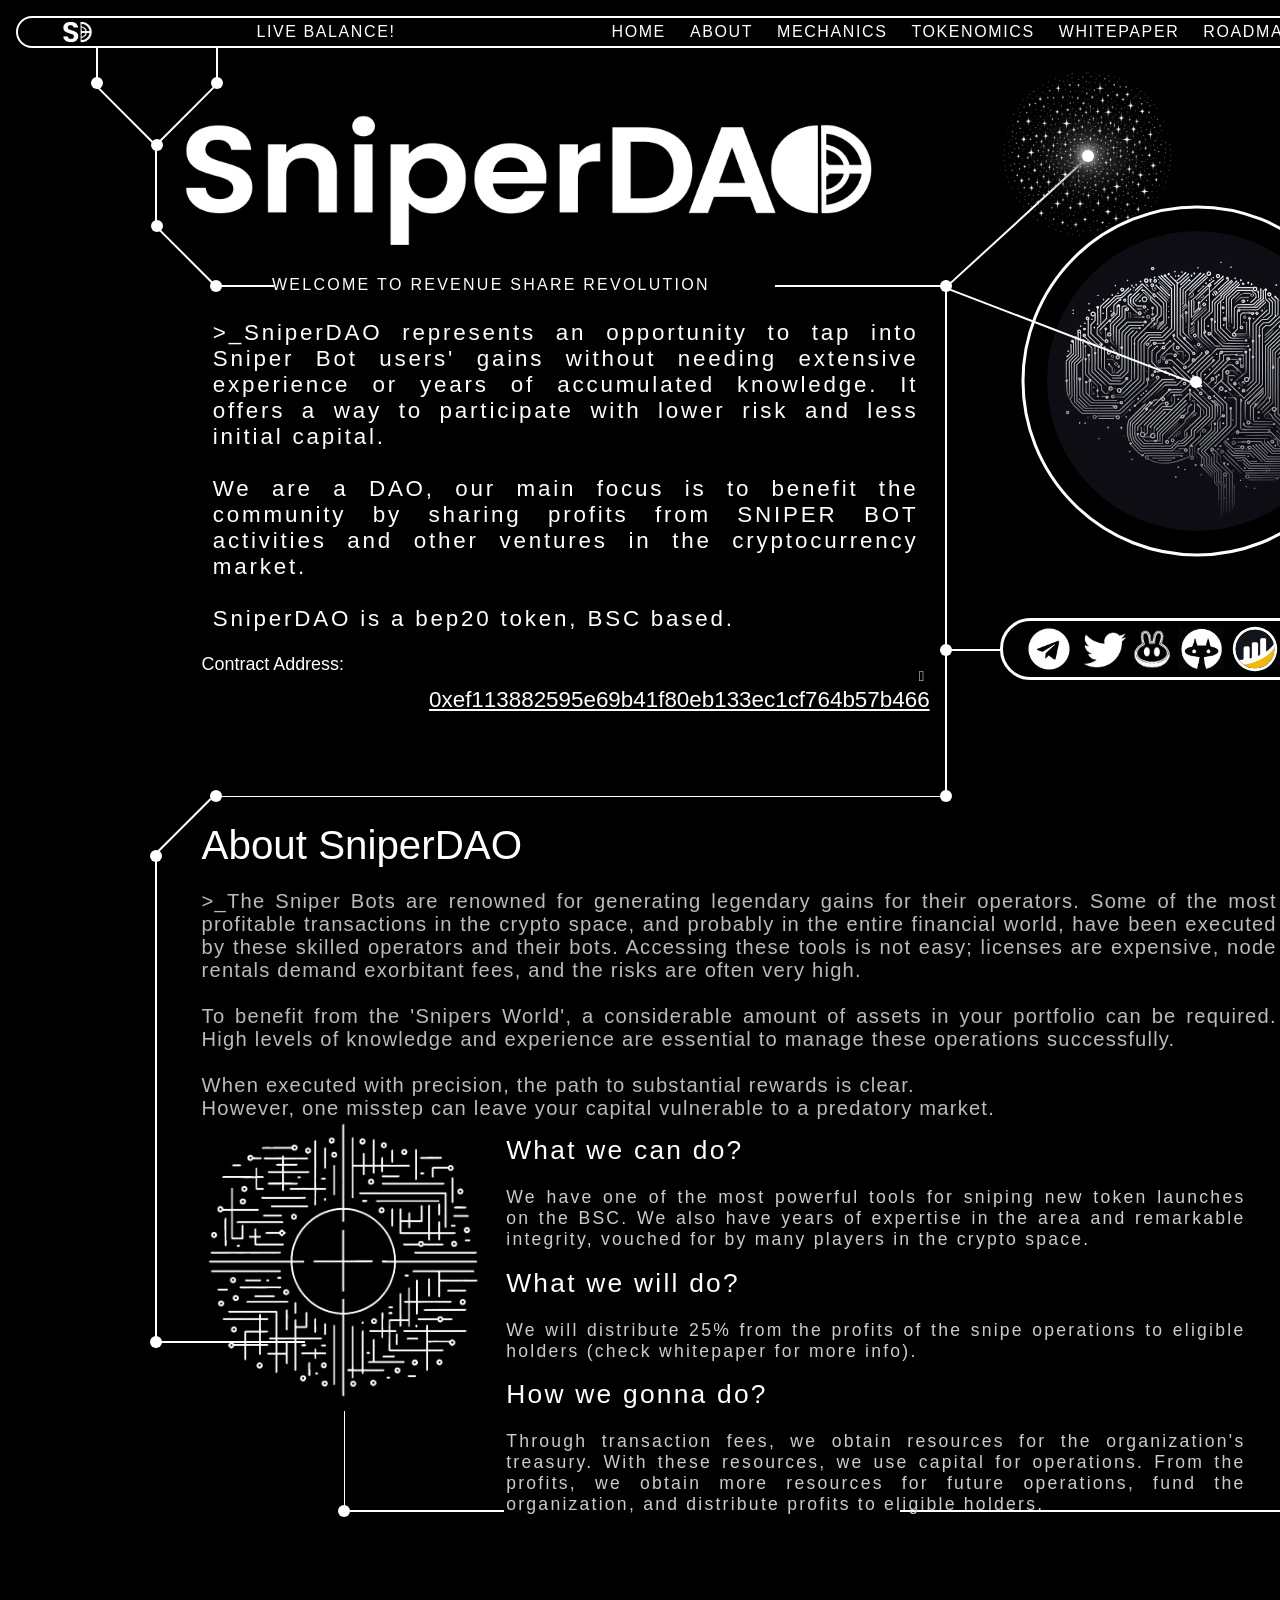
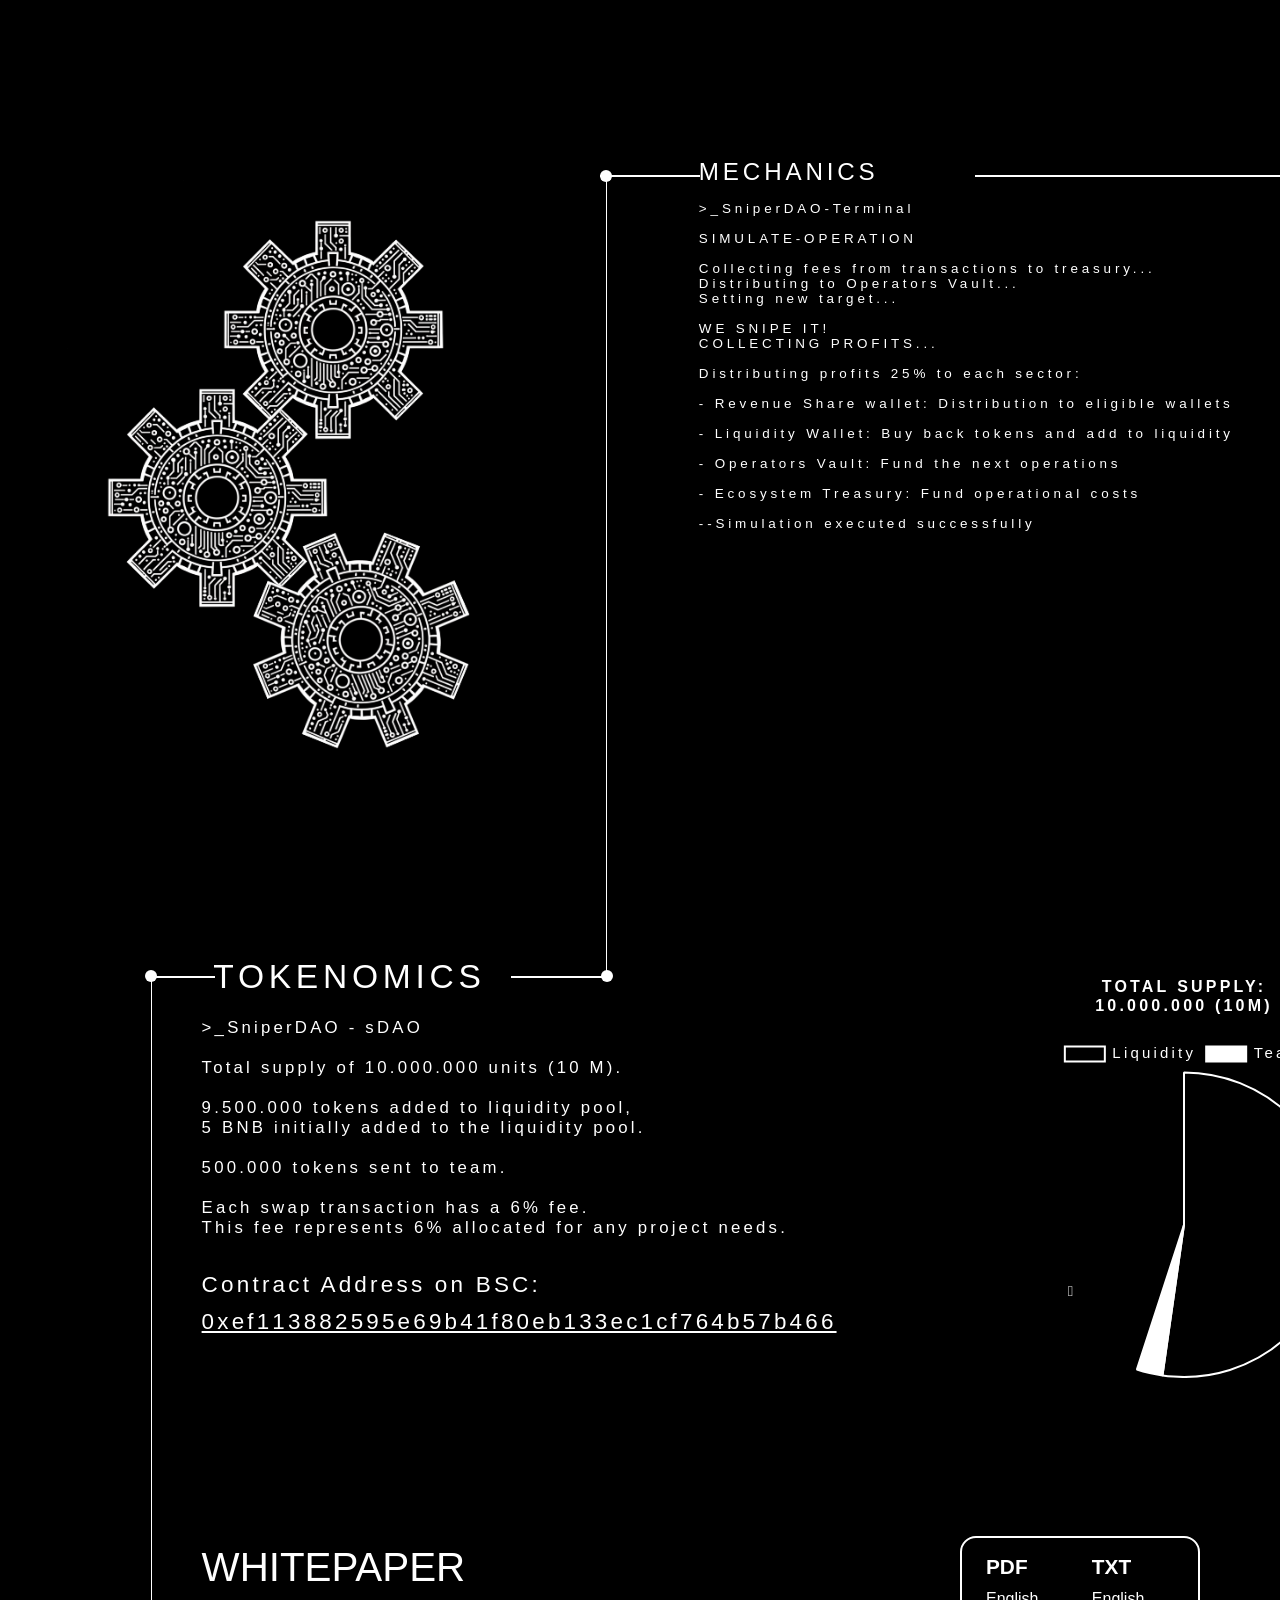
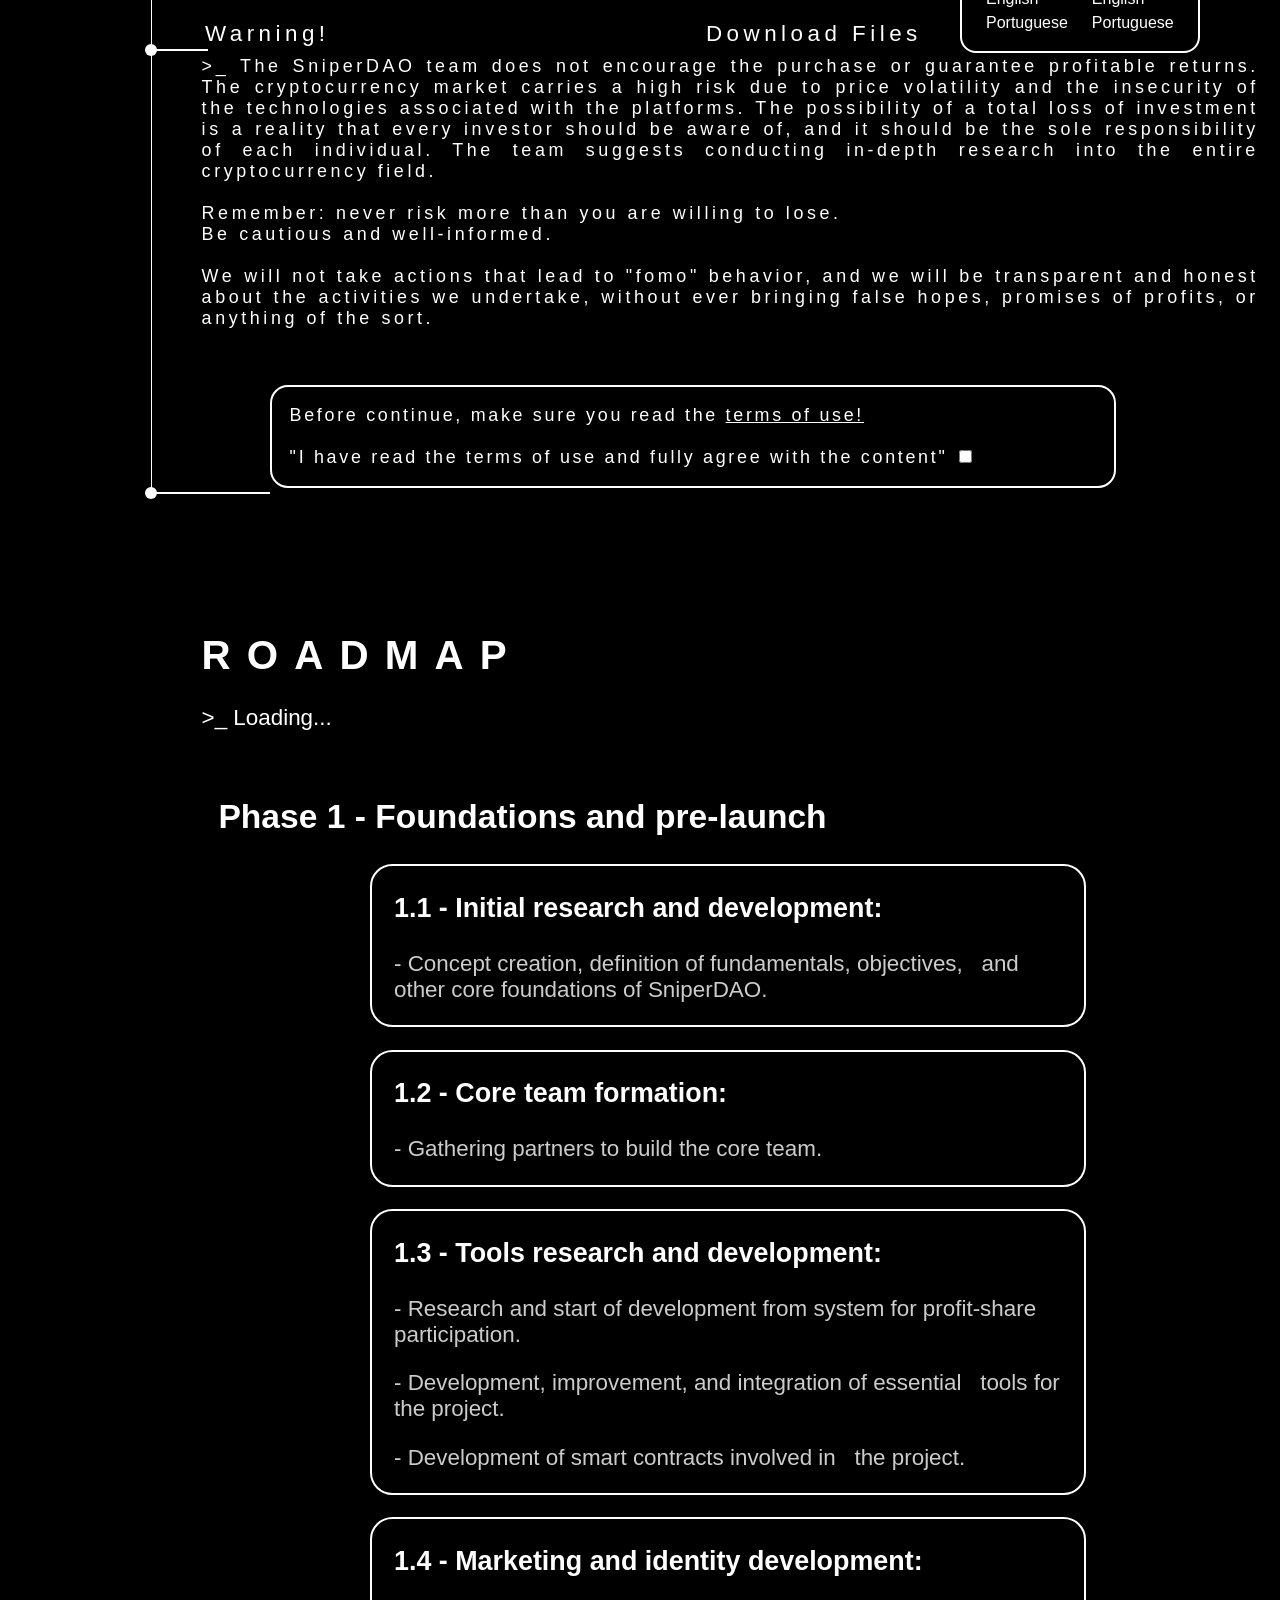
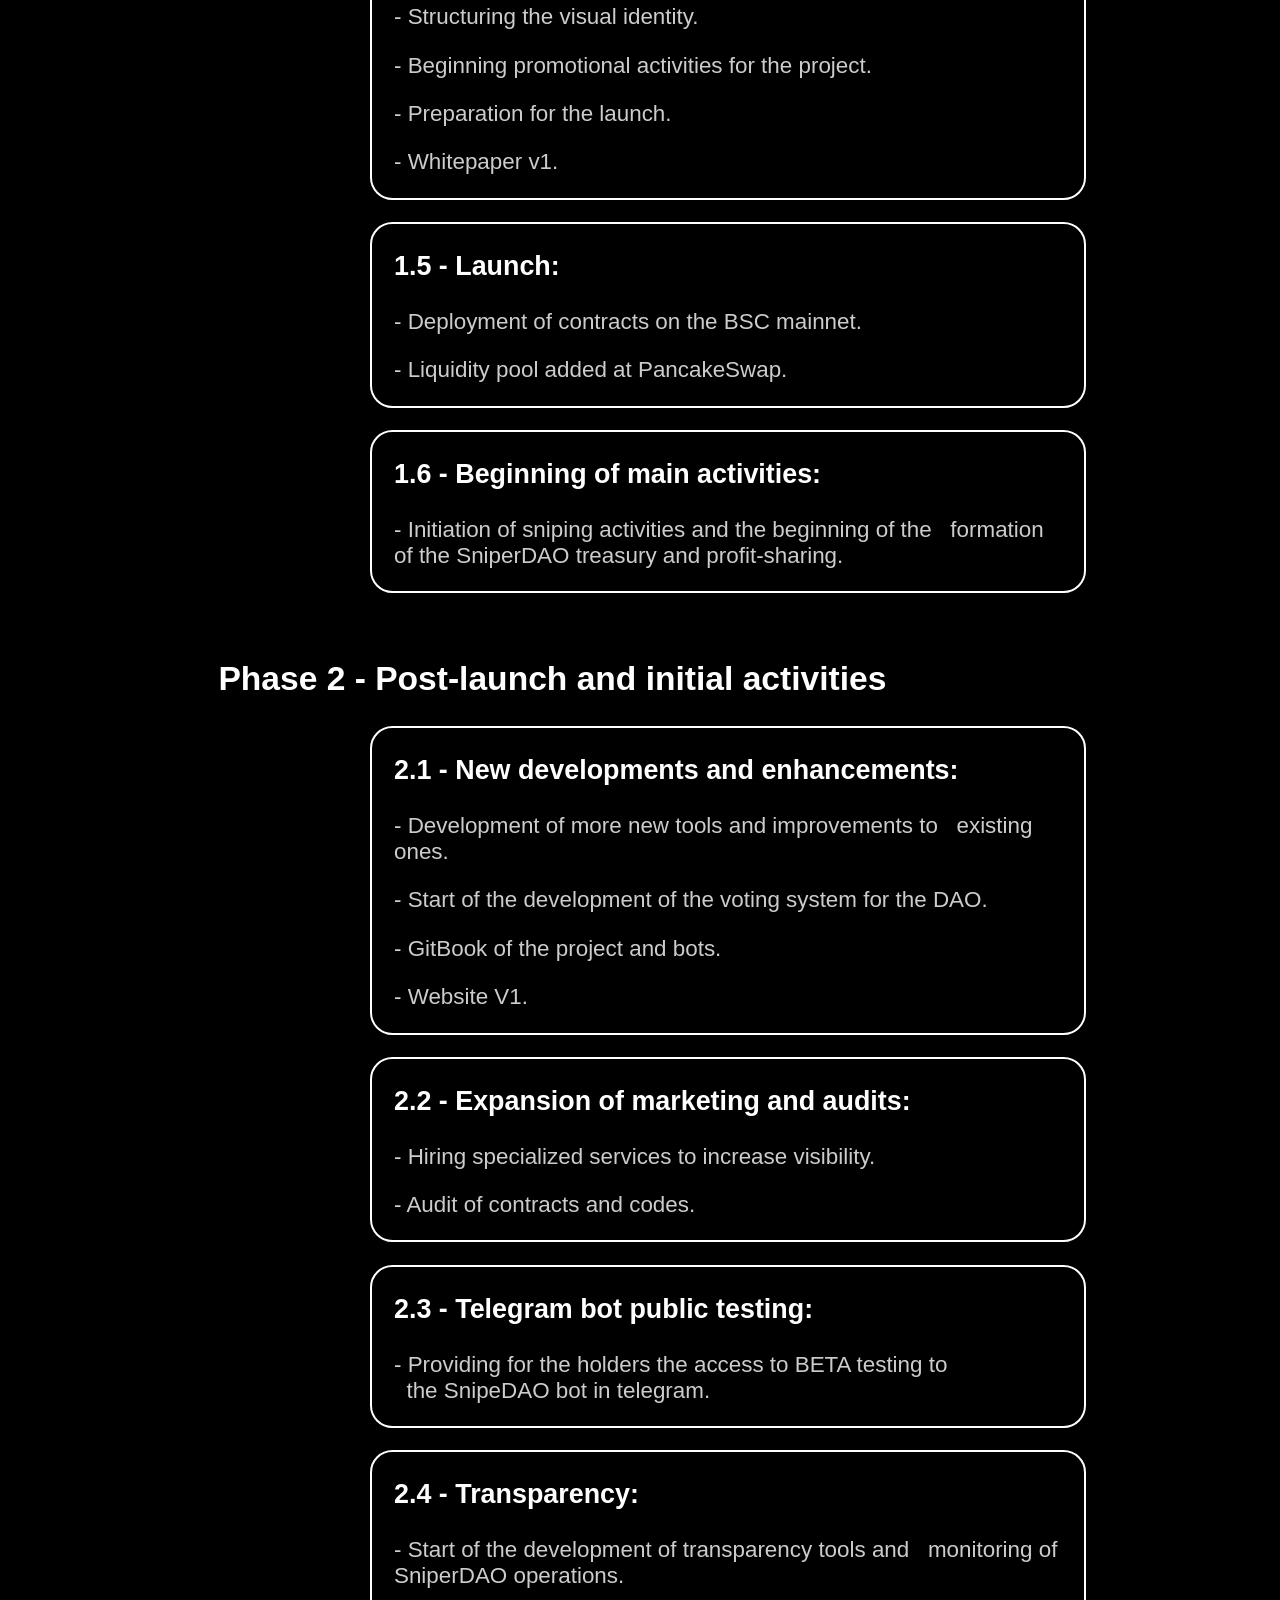
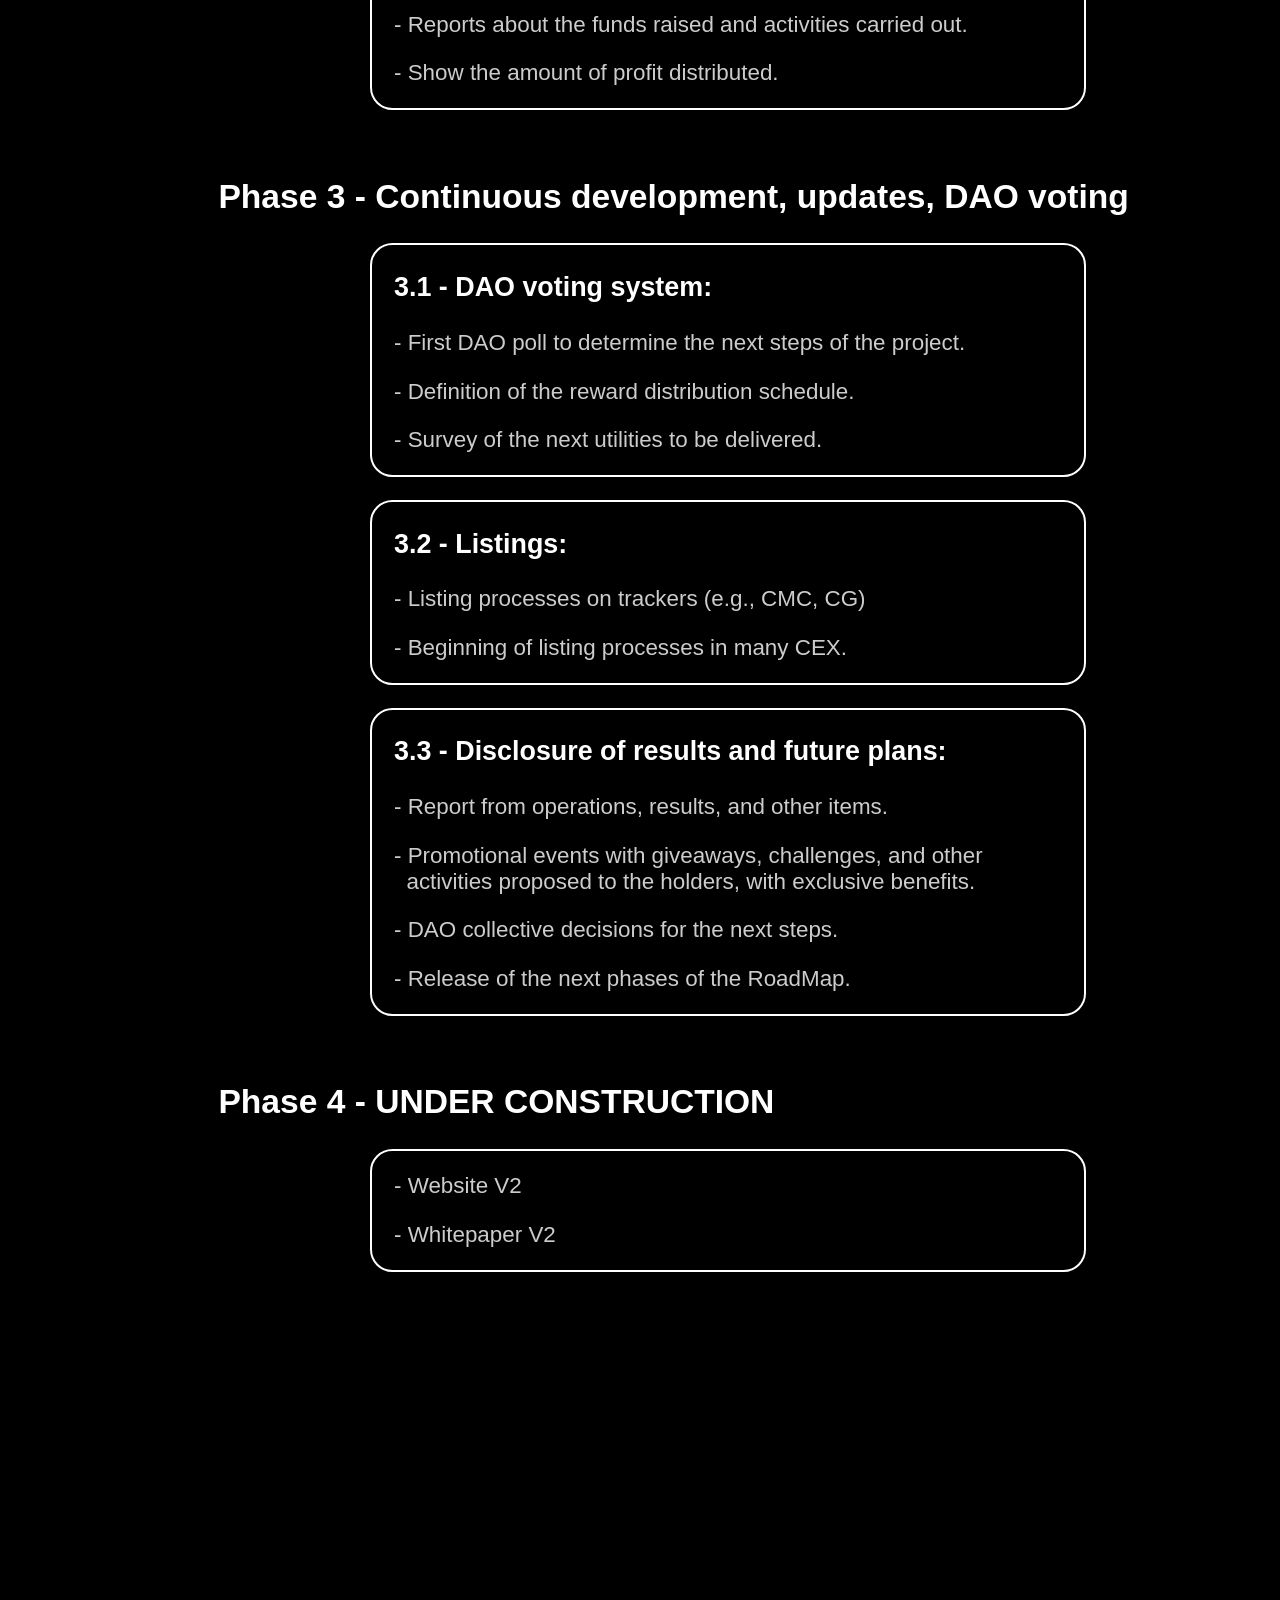
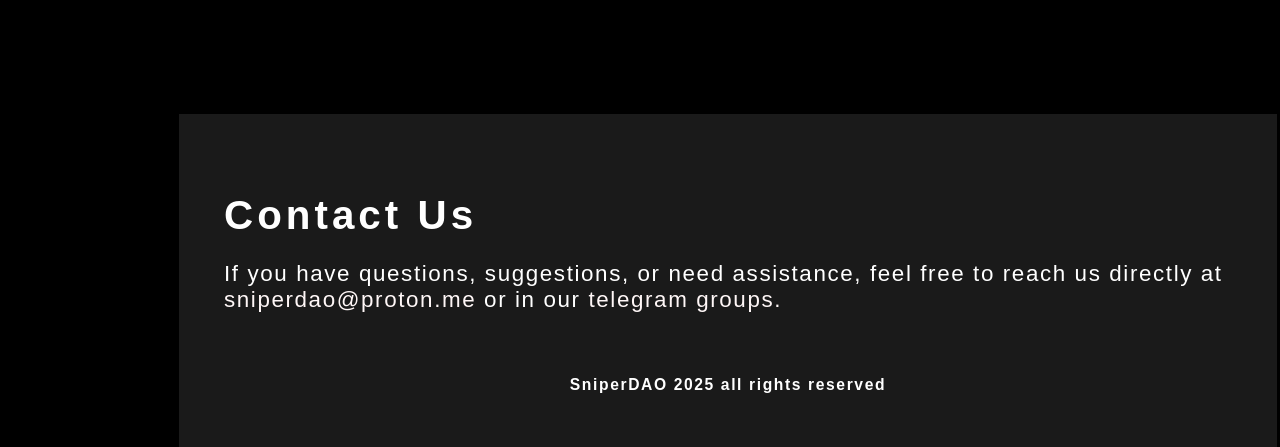
==== SniperDAO.html @ 0d9c3d99 "CkSelva website" ====
<!DOCTYPE html>
<!-- saved from url=(0021)https://sniperdao.io/ -->
<html lang="pt-br"><input type="hidden" id="__yoroi_connector_api_injected_type" value="prod"><head><meta http-equiv="Content-Type" content="text/html; charset=UTF-8">
    
    <meta name="viewport" content="width=device-width, initial-scale=1">
    <title>
        SniperDAO
    </title>

    <link rel="icon" type="image/png" href="./SniperDAO_files/logo.png">
    <link href="./SniperDAO_files/css2" rel="stylesheet">
    <link rel="stylesheet" href="./SniperDAO_files/all.min.css">
    <link rel="stylesheet" href="./SniperDAO_files/main.css">
    <link rel="stylesheet" href="./SniperDAO_files/blockchain.css">
    <link rel="stylesheet" href="./SniperDAO_files/socials.css">
    <link rel="stylesheet" href="./SniperDAO_files/mobilemediaqueries.css">

    <script src="./SniperDAO_files/chart.js.baixados"></script><script src="chrome-extension://idnnbdplmphpflfnlkomgpfbpcgelopg/inpage.js" id="xverse-wallet-provider" data-is-priority="true"></script>
    <script src="./SniperDAO_files/web3.min.js.baixados"></script>
</head>

<body>
    <header class="navbar">
        <nav>
            <a class="nav-logo" href="https://sniperdao.io/">
                <img src="./SniperDAO_files/logo.png" alt="Logo Sniper DAO">
            </a>
            <div class="navbox-mobile">
                <span class="blink"><a href="https://sniperdao.io/#" id="openLiveBalanceMobile">LIVE<br>BALANCE!</a></span>
                <span class="blink"><a href="https://sniperdao.io/#" id="openLiveBalance">LIVE BALANCE!</a></span>
                <a class="navbar-mobile-logo" href="https://sniperdao.io/" id="mobile-nav-logo">
                    <img src="./SniperDAO_files/logotag.png" alt="Logo-Sniper-DAO-tag">
                </a>
                <button class="hamburger" id="hamburger-menu" onclick="toggleNavbarMenu()">
                    <img src="./SniperDAO_files/menuhamb.png" alt="hamburger-menu-img">
                </button>
                <!-- Links da Navbar -->
                <ul class="nav-list">
                    <li><a href="https://sniperdao.io/#main-logo" data-offset="100">HOME</a></li>
                    <li><a href="https://sniperdao.io/#about" data-offset="40">ABOUT</a></li>
                    <li><a href="https://sniperdao.io/#mechanics" data-offset="85">MECHANICS</a></li>
                    <li><a href="https://sniperdao.io/#tokenomics" data-offset="130">TOKENOMICS</a></li>
                    <li><a href="https://sniperdao.io/#whitepaper" data-offset="80">WHITEPAPER</a></li>
                    <li><a href="https://sniperdao.io/#roadmap" data-offset="80">ROADMAP</a></li>
                    <li><a href="https://sniperdao.io/#contact" data-offset="160">CONTACT</a></li>
                </ul>
                <!-- Conteúdo do Menu Hambúrguer -->
                <div class="hamburger-menu-content">
                    <a href="https://sniperdao.io/#mobile-home" data-offset="100">HOME</a>
                    <a href="https://sniperdao.io/#about-mobile" data-offset="0">ABOUT</a>
                    <a href="https://sniperdao.io/#mechanics" data-offset="50">MECHANICS</a>
                    <a href="https://sniperdao.io/#mobile-tokenomics" data-offset="60">TOKENOMICS</a>
                    <a href="https://sniperdao.io/#whitepaper" data-offset="28">WHITEPAPER</a>
                    <a href="https://sniperdao.io/#roadmap" data-offset="50">ROADMAP</a>
                    <a href="https://sniperdao.io/#contact" data-offset="28">CONTACT</a>
                </div>

                <div id="live-balance-panel">
                    <h2>SniperDAO Wallets Live Balance</h2>
                    <!-- Botão para alternar entre BNB e USD -->
                    <div class="button-group">
                        <button id="bnbBalanceButton" class="toggle-button selected">
                            BNB 
                        </button>
                        <button id="ethBalanceButton" class="toggle-button">
                            ETH 
                        </button>
                        <button id="usdTotalButton" class="toggle-button">
                            USD Total Value
                        </button>
                    </div>  
                    <div id="balanceDisplay"><div class="balance-row">
                <div class="wallet-name">
                    <a href="https://bscscan.com/address/0x8EEdc1EbE170bdFa25Aeea55cAf0231651c57038" target="_blank">sniperdao-deployer.bnb:</a>
                </div>
                <div class="balance-amount">
                    <p>0.679 BNB</p>
                </div>
            </div><div class="balance-row">
                <div class="wallet-name">
                    <a href="https://bscscan.com/address/0x3E0D0999EbFBF2E23501d608955335F713716214" target="_blank">sniperdao-operators-vault.bnb:</a>
                </div>
                <div class="balance-amount">
                    <p>1.376 BNB</p>
                </div>
            </div><div class="balance-row">
                <div class="wallet-name">
                    <a href="https://bscscan.com/address/0x7251B462B0AaD290E699F465f2F7Ef06e14FD381" target="_blank">sniperdao-revenue-share.bnb:</a>
                </div>
                <div class="balance-amount">
                    <p>0.095 BNB</p>
                </div>
            </div><div class="balance-row">
                <div class="wallet-name">
                    <a href="https://bscscan.com/address/0xd9A9f5bFA0Cfd14D1Fd64a4a2c27161b790d33aF" target="_blank">sniperdao-ecosystem.bnb:</a>
                </div>
                <div class="balance-amount">
                    <p>0.131 BNB</p>
                </div>
            </div><div class="balance-row">
                <div class="wallet-name">
                    <a href="https://bscscan.com/address/0xF74B177A8Bc0FF81aA36040556c36B48aF590634" target="_blank">sniperdao-liquidity.bnb:</a>
                </div>
                <div class="balance-amount">
                    <p>0.128 BNB</p>
                </div>
            </div><div class="balance-row">
                <div class="wallet-name">
                    <a href="https://bscscan.com/address/0xE40E9f4c386CD537C4F04b8668E7174B14Ee027B" target="_blank">sniperdao-emergency-fund.bnb:</a>
                </div>
                <div class="balance-amount">
                    <p>0.061 BNB</p>
                </div>
            </div><div class="balance-row total-balance">
    <div class="wallet-name">Total Balance:</div>
    <div class="balance-amount">2.470 BNB</div></div></div>
                </div>
        </div></nav>
    </header>
    <main>
        <!-- Blockchain design - Pontos e Linhas -->
        <div class="pattern" id="pattern">
            <!-- Linhas verticais -->
            <div class="line v v1"></div>
            <div class="line v v2"></div>
            <div class="line v v3"></div>
            <div class="line v v4"></div>
            <div class="line v v5"></div>
            <div class="line v v6"></div>
            <div class="line v v7"></div>
            <div class="line v v8"></div>
            <div class="line v v10"></div>

            <!-- Linhas horizontais -->
            <div class="line h h1"></div>
            <div class="line h h2"></div>
            <div class="line h h3"></div>
            <div class="line h h4"></div>
            <div class="line h h5"></div>
            <div class="line h h6"></div>
            <div class="line h h7"></div>
            <div class="line h h8"></div>
            <div class="line h h9"></div>
            <div class="line h h10"></div>
            <div class="line h h10-1"></div>
            <div class="line h h11"></div>
            <div class="line h h12"></div>

            <!-- Linhas inclinadas -->
            <div class="line i i1"></div>
            <div class="line i i2"></div>
            <div class="line i i3"></div>
            <div class="line i i4"></div>
            <div class="line i i5"></div>
            <div class="line i i6"></div>

            <!-- Círculos -->
            <div class="white-circle wc1"></div>
            <div class="white-circle wc2"></div>
            <div class="white-circle wc3"></div>
            <div class="white-circle wc4"></div>
            <div class="white-circle wc5"></div>
            <div class="white-circle wc6"></div>
            <div class="white-circle wc7"></div>
            <div class="white-circle wc8"></div>
            <div class="white-circle wc9"></div>
            <div class="white-circle wc10"></div>
            <div class="white-circle wc11"></div>
            <div class="white-circle wc12"></div>
            <div class="white-circle wc13" id="about"></div>
            <div class="white-circle wc14"></div>
            <div class="white-circle wc15"></div>
            <div class="white-circle wc16"></div>
            <div class="white-circle wc17"></div>
            <div class="white-circle wc18"></div>
            <div class="white-circle wc19"></div>
            <div class="white-circle wc20"></div>
            <div class="white-circle wc21"></div>
        </div>
        <!-- section da Home -->
        <section class="mobile-home" id="mobile-home">
            <a class="sd-logo">
                <img src="./SniperDAO_files/logo.png">
            </a>
            <div class="mobile-logo-text">
                WELCOME TO <br>
                REVENUE SHARE <br>
                REVOLUTION
            </div>
        </section>
        <section class="mobile-home-text">
            <div class="box">
                <p class="main-text-text">
                    <span class="prompt">&gt;</span><span class="blink">_</span>SniperDAO represents an opportunity to tap
                    into Sniper Bot users gains without needing extensive experience or years of accumulated knowledge.
                    <br><br>
                    <span class="wearedao">We are a DAO, our main focus is to benefit the community by sharing profits
                        from SNIPER BOT activities and other ventures in the cryptocurrency market.
                        <br><br>SniperDAO is a bep20 token, BSC based.</span>
                </p><div class="ca"> Contract Address:
                    <button class="copy-btn" id="copy-btn-mobile-home">
                        <i class="far fa-copy"></i>
                    </button>
                </div>
                <p class="home-mobile-contract" id="contract-address-mobile-home">
                    0xef113882595e69b41f80eb133ec1cf764b57b466
                </p>
                <div id="toast-mobile-home" class="toast-home">Address copied to clipboard!</div>
                <p></p>
            </div>
        </section>

        <section class="mobile-socials-section">
            <div class="mobile-socials-box">
                <a href="https://t.me/SniperDAO_official" target="_blank">
                    <img src="./SniperDAO_files/tg.png" alt="Telegram" class="social-icon">
                </a>
                <a href="https://www.dexview.com/bsc/0xef113882595e69b41f80eb133ec1cf764b57b466" target="_blank">
                    <img src="./SniperDAO_files/dxv.png" alt="DexView" class="social-icon">
                </a>
                <a href="https://twitter.com/_sniperdao" target="_blank">
                    <img src="./SniperDAO_files/twitter.png" alt="Twitter" class="social-icon">
                </a>
                <a href="https://pancakeswap.finance/swap?outputCurrency=0xEF113882595e69b41f80eb133eC1Cf764b57b466" target="_blank">
                    <img src="./SniperDAO_files/pcs.png" alt="PancakeSwap" class="social-icon">
                </a>
                <a href="https://bscscan.com/address/0xEF113882595e69b41f80eb133eC1Cf764b57b466" target="_blank">
                    <img src="./SniperDAO_files/bscscan.png" alt="BscScan" class="social-icon">
                </a>
                <a href="https://github.com/" target="_blank">
                    <img src="./SniperDAO_files/github.png" alt="GitHub" class="social-icon">
                </a>
            </div>
        </section>
        <!-- home desktop-->
        <!-- home desktop -->
        <section class="home">
            <img src="./SniperDAO_files/logotag.png" alt="Logotag" class="main-logo" id="main-logo">
            <a class="sd-logo">
                <img src="./SniperDAO_files/logo.png" alt="Logosd">
            </a>
            <div class="logo-text">
                <span>W</span><span>E</span><span>L</span><span>C</span><span>O</span><span>M</span><span>E</span>
                <span>T</span><span>O</span>
                <span>R</span><span>E</span><span>V</span><span>E</span><span>N</span><span>U</span><span>E</span>
                <span>S</span><span>H</span><span>A</span><span>R</span><span>E</span>
                <span>R</span><span>E</span><span>V</span><span>O</span><span>L</span><span>U</span><span>T</span><span>I</span><span>O</span><span>N</span>
            </div>
            <div class="box" id="main-text">
                <p class="main-text-text">
                    <span class="prompt">&gt;</span><span class="blink">_</span>SniperDAO represents an opportunity to tap
                    into Sniper Bot users' gains without needing extensive experience or years of accumulated knowledge.
                    It offers a way to participate with lower risk and less initial capital.<br><br>
                    <span class="wearedao">We are a DAO, our main focus is to benefit the community by sharing profits
                        from SNIPER BOT activities and other ventures in the cryptocurrency market.<br><br>SniperDAO is
                        a bep20 token, BSC based.</span>
                </p><div class="ca"> Contract Address:
                    <button class="copy-btn-desktop" id="copy-btn-desktop-home">
                        <i class="far fa-copy"></i>
                    </button>
                </div>
                <p class="contract" id="contract-address-desktop-home">
                    0xef113882595e69b41f80eb133ec1cf764b57b466
                </p>
                <div class="hover-toast">Click to copy address</div>
                <div id="toast-desktop-home" class="toast-home">Address copied to clipboard!</div>
                <p></p>
            </div>
            <img src="./SniperDAO_files/starsbgtransp.png" alt="stars" class="main-stars">
            <img src="./SniperDAO_files/brain.png" alt="brain" class="main-brain">
            <!-- Links sociais -->
            <div class="social">
                <div class="social-links">
                    <a href="https://t.me/SniperDAO_official" target="_blank">
                        <img src="./SniperDAO_files/tg.png" alt="tg" class="box4-icon box4-tg">
                    </a>
                    <a href="https://www.dexview.com/bsc/0xef113882595e69b41f80eb133ec1cf764b57b466" target="_blank">
                        <img src="./SniperDAO_files/dxv.png" alt="dxv" class="box4-icon box4-dxv">
                    </a>
                    <a href="https://twitter.com/_sniperdao" target="_blank">
                        <img src="./SniperDAO_files/twitter.png" alt="twitter" class="box4-icon box4-twitter">
                    </a>
                    <a href="https://pancakeswap.finance/swap?outputCurrency=0xEF113882595e69b41f80eb133eC1Cf764b57b466" target="_blank">
                        <img src="./SniperDAO_files/pcs.png" alt="pcs" class="box4-icon box4-pcs">
                    </a>
                    <a href="https://bscscan.com/address/0xEF113882595e69b41f80eb133eC1Cf764b57b466" target="_blank">
                        <img src="./SniperDAO_files/bscscan.png" alt="dsc" class="box4-icon box4-dsc">
                    </a>
                    <img src="./SniperDAO_files/github.png" alt="github" class="box4-icon box4-github">
                </div>
            </div>
        </section>
        <!-- Sessão about -->
        <!-- Sessão about -->
        <!-- Sessão about -->
        <section class="about" id="about-mobile">
            <div class="box" id="about-text">
                <div class="about-header">
                    <span class="title">About SniperDAO</span>
                    <div class="sonar-wrapper">
                        <div class="sonar"></div>
                    </div>
                </div>
                <p class="about-text-text">
                    <br><br>
                    <span class="prompt">&gt;</span><span class="blink">_</span>The Sniper Bots are renowned for
                    generating legendary gains for their operators. Some of the most profitable
                    transactions in the crypto space, and probably in the entire financial world, have been
                    executed
                    by these
                    skilled operators and their bots. Accessing these tools is not easy; licenses are expensive,
                    node rentals
                    demand exorbitant fees, and the risks are often very high. <br><br>
                    To benefit from the 'Snipers World', a considerable amount of assets in your portfolio can
                    be
                    required.
                    High levels of knowledge and experience are essential to manage these operations
                    successfully.<br><br>
                    When executed with precision, the path to substantial rewards is clear.<br>
                    However, one misstep can leave your capital vulnerable to a predatory market.
                </p>
            </div>
            <div class="connection-container">
                <div class="node left-node"></div>
                <div class="wire">
                    <div class="wire-pulse"></div>
                </div>
                <div class="node right-node"></div>
            </div>

            <!-- Parte dos box what, what e how -->
            <div class="box boxes-about">
                <img src="./SniperDAO_files/imagenew.png" alt="img01" class="img01t">
                <div class="box-text" id="boxab1txt">
                    <p>
                        <span class="titles">What we can do?</span><br><br>
                        We have one of the most powerful tools for sniping new token launches on the BSC.
                        We also have years of expertise in the area and remarkable integrity, vouched for by
                        many players in the crypto space.
                    </p>
                    <p>
                        <span class="titles">What we will do?</span><br><br>
                        We will distribute 25% from the profits of the snipe
                        operations to eligible holders (check whitepaper for more info).
                    </p>
                    <p>
                        <span class="titles" id="how-we-gonna-title">How we gonna do?</span><br><br>
                        Through transaction fees, we obtain resources for
                        the organization's treasury. With these resources, we use capital for operations.
                        From the profits, we obtain more resources for future operations, fund the organization,
                        and distribute profits to eligible holders.
                    </p>
                </div>
            </div>
        </section>
        <!-- Sessão mechanics -->
        <!-- Sessão mechanics -->
        <!-- Sessão mechanics -->

        <section class="mechanics" id="mechanics">
            <div class="mechanics-container">
                <p class="mechanics-text">
                    <span class="title">MECHANICS</span><br><br>
                    <span class="prompt">&gt;</span><span class="blink">_</span>SniperDAO-Terminal<br>
                    <br>SIMULATE-OPERATION<br><br>
                    Collecting fees from transactions to treasury...<br>
                    Distributing to Operators Vault...<br>
                    Setting new target...<br><br>
                    WE SNIPE IT! <br>
                    COLLECTING PROFITS...<br><br>
                    Distributing profits 25% to each sector: <br><br>
                    - Revenue Share wallet: Distribution to eligible wallets <br><br>
                    - Liquidity Wallet: Buy back tokens and add to liquidity<br><br>
                    - Operators Vault: Fund the next operations<br><br>
                    - Ecosystem Treasury: Fund operational costs<br>
                    <br>
                    <span class="end">--Simulation executed <span class="blink">successfully</span><br></span>
                    <img src="./SniperDAO_files/gear.png" alt="img02" class="img02" id="img02">
                    <img src="./SniperDAO_files/gear.png" alt="img02" class="img03" id="img03">
                    <img src="./SniperDAO_files/gear2.png" alt="img02" class="img04" id="img04">
                </p>
            </div>
        </section>

        <!-- Sessão mechanics mobile-->
        <!-- Sessão mechanics mobile-->
        <!-- Sessão mechanics mobile-->

        <section class="mobile-mechanics" id="mobile-mechanics">
            <div class="mobile-mechanics-text">
                <span class="mobile-mechanics-title">MECHANICS</span><br><br>
                <span class="prompt">&gt;</span><span class="blink">_</span>SniperDAO-Terminal<br>
                <br>SIMULATE-OPERATION<br><br>
                Collecting fees from transactions to treasury...<br>
                Distributing to Operators Vault...<br>
                Setting new target...<br><br>
                WE SNIPE IT! <br>
                COLLECTING PROFITS...<br><br>
                Distributing profits 25% to each sector: <br><br>
                - Revenue Share wallet: Distribution to eligible wallets <br><br>
                - Liquidity Wallet: Buy back tokens and add to liquidity<br><br>
                - Operators Vault: Fund the next operations<br><br>
                - Ecosystem Treasury: Fund operational costs<br>
                <br>
                <span class="end">--Simulation executed <span class="blink">successfully</span><br></span>
            </div>
            <div class="mobile-mechanics-img">
                <img src="./SniperDAO_files/gear.png" alt="img02" class="mob-img02" id="img02">
                <img src="./SniperDAO_files/gear.png" alt="img03" class="mob-img03" id="img03">
                <img src="./SniperDAO_files/gear.png" alt="img04" class="mob-img04" id="img04">
            </div>

        </section>

        <!-- Sessão tokenomics desktop -->
        <!-- Sessão tokenomics desktop -->
        <!-- Sessão tokenomics desktop -->
        <section class="tokenomics" id="tokenomics">
            <div class="box">
                <div class="tokenomics-page"></div>
                <p class="tokenomics-text">
                    <span class="tokenomics-title">TOKENOMICS</span><br><br><br>
                    <span class="prompt">&gt;</span><span class="blink">_</span>SniperDAO - sDAO<br><br>
                    Total supply of 10.000.000 units (10 M).<br><br>
                    9.500.000 tokens added to liquidity pool,<br>
                    5 BNB initially added to the liquidity pool.<br><br>
                    500.000 tokens sent to team.<br><br>
                    Each swap transaction has a 6% fee.<br>This fee represents 6% allocated for any project
                    needs.<br><br>
                </p>
                <div class="contract-tokenomics-desktop">
                    <p>Contract Address on BSC:</p>
                    <button class="copy-btn-desktop" id="copy-btn-desktop-tokenomics">
                        <!-- ID ajustado para "copy-btn-desktop-tokenomics" -->
                        <i class="far fa-copy"></i>
                    </button>
                </div>
                <p class="contract" id="contract-address-desktop-tokenomics">
                    <!-- ID ajustado para "contract-address-desktop-tokenomics" -->
                    0xef113882595e69b41f80eb133ec1cf764b57b466
                </p>
                <div class="hover-toast">Click to copy address</div>
                <div id="toast-desktop-tokenomics" class="toast">Address copied to clipboard!</div>
                <!-- Toast ajustado para "toast-desktop-tokenomics" -->
            </div>
            <div class="chart-container-desktop">
                <!-- Quadro à esquerda -->
                <div class="chart-info">
                    <h3>TOTAL SUPPLY:</h3>
                    <p>10.000.000 (10M)</p>
                    <ul>
                        <li><span class="liquidity-box"></span> Liquidity</li>
                        <li><span class="team-box"></span> Team</li>
                    </ul>
                </div>

                <!-- Gráfico de pizza à direita -->
                <div class="chart-pizza-desktop">
                    <canvas id="myChartdesktop" class="my-chart-desktop" style="box-sizing: border-box; display: block; height: 400px; width: 480px;" width="480" height="400"></canvas>
                </div>
            </div>
        </section>




        <!-- Sessão tokenomics - mobile -->
        <section class="tokenomics-mobile" id="mobile-tokenomics">
            <p class="mobile-tokenomics-text">
                <span class="mobile-tokenomics-title">TOKENOMICS</span><br><br><br>
                <span class="prompt">&gt;</span><span class="blink">_</span>SniperDAO - sDAO<br><br>
                Total supply of 10.000.000 units (10 M).<br><br>
                9.500.000 tokens added to liquidity pool,<br>
                5 BNB initially added to the liquidity pool.<br><br>
                500.000 tokens sent to team.<br><br>
                Each swap transaction has a 6% fee.<br>
                This fee can be used for any project needs.<br><br>
                <span class="ca"> Contract Address:
                    <button class="copy-btn-tokenomics-mobile" id="copy-btn-tokenomics-mobile">
                        <i class="far fa-copy"></i>
                    </button>
                </span>
            </p>
            <p class="contract" id="contract-address-tokenomics-mobile">
                0xef113882595e69b41f80eb133ec1cf764b57b466
            </p>
            <div id="toast-tokenomics-mobile" class="toast-tokenomics-mobile">Address copied to clipboard!</div>

            <!-- Contêiner flex com quadro  e gráfico alinhados horizontalmente em fileira (row) -->
            <div class="chart-container-mobile">
                <!-- Quadro-->
                <div class="chart-info">
                    <h3>TOTAL SUPPLY:</h3>
                    <p>10.000.000 (10M)</p>
                    <ul>
                        <li><span class="liquidity-box"></span> Liquidity</li>
                        <li><span class="team-box"></span> Team</li>
                    </ul>
                </div>

                <!-- Gráfico de pizza -->
                <div class="chart-pizza-mobile">
                    <canvas id="myChartMobile" class="my-chart-mobile"></canvas>
                </div>
            </div>
        </section>

        <!-- Sessão whitepaper -->
        <!-- Sessão whitepaper -->
        <!-- Sessão whitepaper -->
        <section class="whitepaper-section" id="whitepaper">
            <div class="download-box">
                <div id="hamburger-downloadwp" class="hamburger-downloadwp active">
                    <div class="column">
                        <h2>PDF</h2>
                        <a href="https://sniperdao.io/file/whitepaper_v1_1_EN-US.pdf" target="_blank">English</a>
                        <a href="https://sniperdao.io/file/whitepaper_v1_1_PT-BR.pdf" target="_blank">Portuguese</a>
                    </div>
                    <div class="column">
                        <h2>TXT</h2>
                        <a href="https://sniperdao.io/file/whitepaper_v1_1_english.txt" target="_blank">English</a>
                        <a href="https://sniperdao.io/file/whitepaper_v1_1_PT-BR.txt" target="_blank">Portuguese</a>
                    </div>
                </div>
            </div>
            <div class="download-box-mobile">
                <div id="hamburger-downloadwp-mobile" class="hamburger-downloadwp-mobile">
                    <div class="column">
                        <h2>PDF</h2>
                        <a href="https://sniperdao.io/file/whitepaper_v1_1_EN-US.pdf" target="_blank">English</a>
                        <a href="https://sniperdao.io/file/whitepaper_v1_1_PT-BR.pdf" target="_blank">Portuguese</a>
                    </div>
                    <div class="column">
                        <h2>TXT</h2>
                        <a href="https://sniperdao.io/file/whitepaper_v1_1_english.txt" target="_blank">English</a>
                        <a href="https://sniperdao.io/file/whitepaper_v1_1_PT-BR.txt" target="_blank">Portuguese</a>
                    </div>
                </div>
            </div>
            <div class="box-wp">
                <div class="whitepaper-page"></div>
                <p class="whitepaper-text">
                    <span class="whitepaper-title">WHITEPAPER</span><br>
                </p><div class="warning-download-container">
                    <span class="blink">Warning!</span>
                    <div class="downloadwp" id="downloadwp" onclick="toggleDownloadMenu()">Download Files</div>
                    <br><br><br>
                </div>

                <div class="whitepaper-warning-text">
                    <span class="prompt">&gt;</span><span class="blink">_</span> The SniperDAO team does not encourage the
                    purchase or guarantee profitable returns.
                    The cryptocurrency market carries a high risk due to price volatility and the insecurity of the
                    technologies associated with the platforms. The possibility of a total loss of investment is a
                    reality
                    that every investor should be aware of, and it should be the sole responsibility of each individual.
                    The team suggests conducting in-depth research into the entire cryptocurrency field.<br><br>
                    Remember: never risk more than you are willing to lose. <br>
                    Be cautious and well-informed.<br><br>
                    We will not take actions that lead to "fomo" behavior, and we will be transparent and
                    honest about the activities we undertake, without ever bringing false hopes, promises of profits,
                    or anything of the sort. <br><br>
                </div>
                <div class="terms-container">
                    <div class="terms-of-use">
                        Before continue, make sure you read the
                        <a href="https://sniperdao.io/#" id="termsOfUse" class="term-of-use-link" onclick="openTermsOfUse();">terms of
                            use!</a><br><br>
                        "I have read the terms of use and fully agree with the content"
                        <label>
                            <input type="checkbox" id="termsCheckbox">
                        </label>
                    </div>
                </div>
                <br><br><br><br>
                <p></p>
                <div class="full-whitepaper" id="fullWhitepaper" style="display: none;">
                    <h3>SniperDAO WHITEPAPER V1</h3>
                    <h2>1 - Introduction</h2>
                    <p>SniperDAO is a project that aims to benefit the community by sharing the profits generated
                        from
                        various operations in the cryptocurrency market.</p>
                    <p>The essence of our project lies in revenue distribution among project investors, with a
                        primary
                        focus on the "snipe" operation, where a tool(bot) is employed to be one of the first buyers
                        during
                        the launch of a target token.</p>

                    <h2>2 - Team Structure</h2>
                    <p>The core of SniperDAO is its team, composed of:<br>
                        - Operators: who define a target and execute the entire
                        operation using tools developed by the programming team.
                        to the project.</p>
                    <p> - Ecosystem Development Team: the main goal is to research, create,
                        and enhance tools that will be useful for the project. This team will have research funding,
                        with
                        resources stemming from a portion of the profits generated by treasury operations.

                        The team's objective is to bring profits</p>

                    <h2>3 - Governance</h2>
                    <p>SniperDAO's governance is community-driven. We recognize the significance of each member, and
                        thus,
                        the project team aims to put important decisions regarding the project's direction up for a
                        vote.
                        The community is encouraged to vote and contribute valuable suggestions, all of which are
                        executed
                        with transparency.</p>

                    <h2>4 - Treasury</h2>
                    <p>For the sake of organization and security, the project's funds will be distributed across
                        various
                        wallets, each representing a specific purpose. Everything will be presented with
                        transparency.
                    </p>
                    <p>Funds related to operations will be distributed among the wallets of the operators, with each
                        operator having their own unique wallet. The project will also include a wallet for
                        emergency
                        reserves, another for profit distribution, one for buybacks and liquidity addition, and yet
                        another
                        related to project development.</p>
                    <p>In some situations, we may reallocate a portion of the funds from one purpose to another.
                        Example,
                        if the emergency reserve has a substantial balance, we may transfer part of that balance to
                        the
                        profit distribution wallet.</p>

                    <h2>5 - Operations</h2>
                    <p>As mentioned in the introduction, the project's primary focus is on the "snipe" operation. As
                        the
                        project's treasury grows, we plan to diversify our activities by also engaging in trading
                        operations, "buy and hold" strategies, arbitrage, futures contracts, and other activities
                        that
                        may
                        involve higher risks. However, this diversification will be carried out on a smaller scale
                        and
                        under the supervision of the project managers.</p>

                    <h2>6 - Profit Sharing</h2>
                    <p>The primary income distribution model adopted by SniperDAO operates based on the "revenue
                        share"
                        principle.</p>
                    <p>To benefit from this model, investors need to register their wallet addresses in our system.
                        The
                        distribution of earnings is calculated using a formula that takes into account various
                        criteria,
                        resulting in a score that corresponds to the percentage of profit participation.</p>
                    <p>This mechanism aims to promote a decentralized distribution of earnings and reward investor
                        dedication.<br>
                        The criteria for this mechanism are periodically renewed, but the main ones include:<br>
                        - Holding time.<br>
                        - Quantity of tokens in the wallet, with a minimum of 0.2 BNB value of tokens held<br>
                        - Active participation in the community.<br>
                        - One wallet per person.</p><br><br>

                    <h2>7 - Profit Distribution</h2>
                    <p>The profits generated by the project's operations will be distributed as follows:</p>
                    <ul>
                        A - Revenue Share: 25% of the profits are distributed to the profit-sharing fund.<br><br>
                        B - Project Liquidity: 25% of the profits are reinvested in the project's liquidity
                        through
                        buybacks and liquidity addition.<br><br>
                        C - Treasury (Operators' Bank): 25% of the profits are distributed to the operators'
                        bank,
                        enhancing capacity and profit potential.<br><br>
                        D - Project Ecosystem: 25% of the profits are allocated to cover operational costs, fund
                        research, and support the ongoing development and expansion of the project.<br><br>
                    </ul>

                    <h2>8 - Transparency and Sincerity</h2>
                    <p>SniperDAO values authenticity and clarity in its actions and communications. Our project is
                        not
                        built on "hype" and "fomo". Our results will be achieved through our operations, and our
                        community
                        will benefit from the ecosystem we are developing. We hereby commit to honesty and
                        transparency
                        as
                        fundamental pillars of our project. We will always encourage responsible trading and alert
                        our
                        community members to the risks associated with cryptocurrency operations.</p>

                    <h2>9 - Utilities</h2>
                    <p>We understand the importance of providing tools that add value to our community. We have
                        plans to
                        develop a series of useful tools that will benefit the SniperDAO community and can also be
                        used
                        for marketing campaigns.</p>

                    <h2>10 - Tokenomics</h2>
                    <p>The token have a total supply of 10,000,000 (ten million) units. Initially, 9,500,000 tokens
                        have been added to liquidity, while 500,000 tokens have been distributed to the team. For
                        pair
                        with this amount of tokens, the team added initially 5 BNB's for fund the Liquidity Pool, at
                        PancakeSwap.
                        After the start of the operations, many buyback and liquidity additions have been made by
                        the
                        team with the profits
                        from operations. This will be done continually until we reach a considerable value on our
                        liquidity pool.</p>
                    <p>The token have a 6% fee applied to each swap. This fee represents 6% allocated for project
                        needs. During the initial period, we conducted the entire fee to the "operators bank" to
                        form a
                        suitable reserve for the start of operations. Once an adequate amount was reached, we
                        started to
                        allocate
                        it to other parts of the project.<br><br>
                        SDAO tokens are bep20 tokens, based on BSC chain and tradeable at <a href="https://pancakeswap.finance/swap?outputCurrency=0xEF113882595e69b41f80eb133eC1Cf764b57b466" target="_blank" id="pcslink">PancakeSwap.</a>
                    </p>

                    <h2>11 - Contract</h2>
                    <p>The token contract is designed to prevent the owner from manipulating it with malicious
                        intentions. We will also engage audit services to verify the contract's security and
                        identify
                        any potential issues.<br><br><br><br></p>
                </div>
            </div>
        </section>
        <!--  roadSessãomap -->
        <!--  roadSessãomap -->
        <!--  roadSessãomap -->
        <section class="roadmap-section" id="roadmap">
            <div class="box-wp">
                <div class="roadmap-page">
                    <p class="roadmap-text">
                        <span class="roadmap-title"> ROADMAP</span><br><br>
                        <span class="prompt">&gt;</span><span class="blink">_</span> <span class="load">Loading...</span>

                    </p><div class="roadmap-phase">
                        <h2><span class="mobile-phase">Phase 1 -</span> Foundations and pre-launch</h2>
                        <div class="roadmap-box">
                            <h3>1.1 - Initial research and development:</h3>
                            <p>- Concept creation, definition of fundamentals, objectives,
                                &nbsp;&nbsp;and other core foundations of SniperDAO.</p>
                        </div>
                        <div class="roadmap-box">
                            <h3>1.2 - Core team formation:</h3>
                            <p>- Gathering partners to build the core team.</p>
                        </div>
                        <div class="roadmap-box">
                            <h3>1.3 - Tools research and development:</h3>
                            <p>- Research and start of development from system for profit-share participation.</p>
                            <p>- Development, improvement, and integration of essential &nbsp;&nbsp;tools for the
                                project.</p>
                            <p>- Development of smart contracts involved in &nbsp;&nbsp;the project.</p>
                        </div>
                        <div class="roadmap-box">
                            <h3>1.4 - Marketing and identity development:</h3>
                            <p>- Structuring the visual identity.</p>
                            <p>- Beginning promotional activities for the project.</p>
                            <p>- Preparation for the launch.</p>
                            <p>- Whitepaper v1.</p>
                        </div>
                        <div class="roadmap-box">
                            <h3>1.5 - Launch:</h3>
                            <p>- Deployment of contracts on the BSC mainnet.</p>
                            <p>- Liquidity pool added at PancakeSwap.</p>
                        </div>
                        <div class="roadmap-box">
                            <h3>1.6 - Beginning of main activities:</h3>
                            <p>- Initiation of sniping activities and the beginning of the
                                &nbsp;&nbsp;formation of the SniperDAO treasury and profit-sharing.</p>
                        </div>
                    </div>

                    <div class="roadmap-phase">
                        <h2><span class="mobile-phase">Phase 2 -</span> Post-launch and initial activities</h2>
                            <div class="roadmap-box">
                                <h3>2.1 - New developments and enhancements:</h3>
                                <p>- Development of more new tools and improvements to &nbsp;&nbsp;existing ones.</p>
                                <p>- Start of the development of the voting system for the DAO.</p>
                                <p>- GitBook of the project and bots.</p>
                                <p>- Website V1.</p>
                            </div>
                            <div class="roadmap-box">
                                <h3>2.2 - Expansion of marketing and audits:</h3>
                                <p>- Hiring specialized services to increase visibility.</p>
                                <p>- Audit of contracts and codes.</p>
                            </div>
                            <div class="roadmap-box">
                                <h3>2.3 - Telegram bot public testing:</h3>
                                <p>- Providing for the holders the access to BETA testing to <br>
                                    &nbsp;&nbsp;the SnipeDAO bot in telegram.</p>
                            </div>
                            <div class="roadmap-box">
                                <h3>2.4 - Transparency:</h3>
                                <p>- Start of the development of transparency tools and &nbsp;&nbsp;monitoring of
                                    SniperDAO
                                    operations.</p>
                                <p>- Reports about the funds raised and activities carried out.</p>
                                <p>- Show the amount of profit distributed.</p>
                            </div>
                    </div>

                    <div class="roadmap-phase">
                        <h2><span class="mobile-phase">Phase 3 -</span> Continuous development, updates, DAO voting
                            </h2>
                            <div class="roadmap-box">
                                <h3>3.1 - DAO voting system:</h3>
                                <p>- First DAO poll to determine the next steps of the project.</p>
                                <p>- Definition of the reward distribution schedule.</p>
                                <p>- Survey of the next utilities to be delivered.</p>
                            </div>
                            <div class="roadmap-box">
                                <h3>3.2 - Listings:</h3>
                                <p>- Listing processes on trackers (e.g., CMC, CG)</p>
                                <p>- Beginning of listing processes in many CEX.</p>
                            </div>
                            <div class="roadmap-box">
                                <h3>3.3 - Disclosure of results and future plans:</h3>
                                <p>- Report from operations, results, and other items.</p>
                                <p>- Promotional events with giveaways, challenges, and other
                                    &nbsp;&nbsp;activities proposed to the holders, with exclusive benefits.</p>
                                <p>- DAO collective decisions for the next steps.</p>
                                <p>- Release of the next phases of the RoadMap.</p>
                            </div>
                    </div>

                    <!-- Phase 4: UNDER CONSTRUCTION -->
                    <div class="roadmap-phase">
                        <h2><span class="mobile-phase">Phase 4 -</span> UNDER CONSTRUCTION</h2>
                        <div class="roadmap-box">
                            <p>- Website V2</p>
                            <p>- Whitepaper V2</p>
                        </div>
                    </div>
                    <p></p>
                </div>
            </div>
        </section>
        <!-- Sessão contact -->
        <section class="contact" id="contact">
            <div class="contact-box">
                <h2>Contact Us</h2>
                <p>If you have questions, suggestions, or need assistance, feel free to reach us
                    directly at <a href="mailto:sniperdao@proton.me">sniperdao@proton.me</a>
                    or in our <a href="https://t.me/SniperDAO_official">telegram groups.</a></p>
                <h3>SniperDAO 2025 all rights reserved</h3>
            </div>

        </section>
    </main>
    <!-- Popup de Termos de Uso -->
    <div id="termsOfUsePopup" class="popup-overlay" style="display:none;">
        <div class="popup-content">
            <h2>Terms of Use</h2>
            <iframe src="./SniperDAO_files/termsofuse.html" style="width:100%; height:300px;"></iframe>
            <button onclick="closeTermsOfUsePopup();">Close</button>
        </div>
    </div>
    <script src="./SniperDAO_files/script.js.baixados"></script>
    <script src="./SniperDAO_files/live_balance.js.baixados"></script>
    



</body></html>
---- SniperDAO_files/main.css ----
/* General setigns*/
/* General setigns*/
html,
body,
ul {
    margin: 0px;
    padding: 0px;
    background-color: black;
    font-family: 'Orbitron', sans-serif;
    color: #fff;
    max-width: 100%;
    overflow: auto;

    -ms-overflow-style: none;
    /* Para Internet Explorer e Edge */
    scrollbar-width: none;
    /* Para Firefox */
}

/* Fim de general setigns*/
/*Cabeçalho// Navbar - Desktop */
/*Cabeçalho// Navbar - Desktop */
/*Cabeçalho// Navbar - Desktop */
nav {
    position: fixed;
    z-index: 10;
    display: flex;
    justify-content: space-around;
    align-items: center;
    height: 2em;
    width: 92.5em;
    border: 2px solid white;
    border-radius: 80px;
    margin: 1em 1em;
    background-color: black;
    padding: 0 0;
    box-sizing: border-box;
}

/*efeito de piscar que vai ser usado em outros elementos da página*/
.blink {
    animation: blinking 1s infinite;
}

/*links das sessões na navbar*/
.navbar a {
    color: #fff;
    background-color: transparent;
    text-decoration: none;
    position: relative;
    letter-spacing: 0.1em;
    font-size: 1em;
    /*border: 5px solid slateblue; UTILIZAçÂO PARA SITUAR AONDE ESTA O ELEMENTO QUE ESTA SENDO AJUSTADO*/
}

.navbar a:hover {
    color: #bbb;
}

.navbox-mobile {
    display: flex;
}

/*o conjunto dos elementos ou grupo de elementos que compõem a navbar*/
.nav-list {
    position: relative;
    left: 2em;
    list-style: none;
    background-color: transparent;
    display: flex;
}

/* os links das sessões, organizados como uma lista*/

.nav-list li {
    letter-spacing: 3em;
    margin-left: 1.5em;
}

/*o container div que recebe a imagem da logo na esquerda da navbar, e os parametros para a imagem do logo em sí*/

.nav-logo,
.nav-logo img {
    position: relative;
    display: flex;
    align-items: center;
    height: 120%;
    right: 2.5em;
}

/*aqui vamos esconder a logo mobile, o menu hamburguer e seu conteudo, da visibilidade desktop*/

.navbar-mobile-logo img,
.hamburger,
.hamburger-menu-content,
.sd-logo {
    display: none;
}

#openLiveBalanceMobile {
    position: relative;
    left: 0.2em;
    display: none;
}

#openLiveBalance {
    right: 10em;
}

/* Fim do cabeçallho // Navbar  - Desktop */

/*começamos a definir aqui o conteudo do main, saimos do cabeçalho*/
/*bloco main*/
main {
    position: relative;
    height: auto;
    width: 100vw;
}

.mobile-home,
.mobile-home-text {
    display: none;
}

/* SNIPERDAO main image - desktop */
.main-logo {
    position: relative;
    bottom: 70px;
    left: -28.5em;
    transform: scale(0.375);
    transition: transform 0.5s;
}

/* Estilos para o sub titulo */

.logo-text {
    position: absolute;
    left: 17em;
    top: 17.25em;
    color: var(--accent-color);
    font-size: 1em;
    white-space: nowrap;
    letter-spacing: 0.14em;
}

.logo-text span {
    display: inline-block;
    transition: transform 0.3s ease;
}

.logo-text span:hover {
    transform: translateY(-0.625em);
}

/* Estilo inicial do toast (oculto por padrão) */
.toast-home {
    visibility: hidden;
    min-width: 250px;
    margin-left: -125px;
    background-color: #333;
    color: #fff;
    text-align: center;
    border-radius: 5px;
    padding: 16px;
    position: fixed;
    z-index: 1;
    left: 50%;
    bottom: 30px;
    font-size: 17px;
    opacity: 0; /* Inicia oculto */
    transition: opacity 0.3s ease-in-out; /* Transição suave */
}

/* Quando o toast estiver visível */
.toast-home.show {
    visibility: visible;
    opacity: 1; /* Aparece */
}


/*define os box de texto comum a varias sessões */
.box {
    width: 33em;
    height: auto;
    position: absolute;
    left: 9em;
    /*border: 5px solid orange;*/
    font-size: 1.4em;
}

/*começamos a definir o texto principal da sessão home*/
.home {
    position: static;
    height: 43em;
    /*border: 5px solid pink;*/
}

#main-text {
    position: relative;
    display: block;
    bottom: 8.5em;
    font-size: 1.4em;
    width: 32.5em;
    /*border: 5px solid green;*/

}

.wearedao-desktop {
    font-size: 1em;
}

.home-desktop-contract {
    /*display: none;*/
    position: static;
    margin-right: 1em;
    margin-top: -1.5em;
    text-align: right;
    font-size: 0.8em;
}

.real-ca-desktop-home {
    position: static;
    margin-right: em;
    margin-top: -1.5em;
    text-align: right;
    font-size: 0.75em;
    cursor: pointer;
    width: auto;
    letter-spacing: 0.2em;
}

.real-ca-desktop-home:active {
    font-size: 0.7em;
}

.ca {
    display: flex;
    justify-content: space-between;
    font-size: 0.8em;
    margin-top: 0;

}

.copy-btn-desktop {
    background-color: black;
    color: white;
    border: none;
    border-radius: 20px;
    cursor: pointer;

}

.copy-btn-desktop:active {
    background-color: #0056b3;
    transform: scale(1.5);
}

/* Aplica o hover no contêiner .ca, afetando o botão e o contrato */
.ca:hover .hover-toast,
.copy-btn-desktop:hover~.hover-toast,
.real-ca-desktop-home:hover~.hover-toast {
    visibility: visible;
    opacity: 1;
}

#contract-address-desktop-home {
    display: block;
    justify-content: right;
    text-align: end;
    margin-top: 0.1em;
}

.main-text-text {
    padding: 0em 0.5em;
    word-wrap: break-word;
    overflow: hidden;
    letter-spacing: 0.125em;
    text-align: justify;
    display: inline-block;
    vertical-align: top;
}

.main-text-text .prompt,
.main-text-text .blink {
    display: inline-block;
    vertical-align: top;
}

.main-text-text .blink {
    animation: blink-animation 1s steps(5, start) infinite;
    -webkit-animation: blink-animation 1s steps(5, start) infinite;
}

@keyframes blink-animation {
    to {
        visibility: hidden;
    }
}

@-webkit-keyframes blink-animation {
    to {
        visibility: hidden;
    }
}

.main-stars {
    position: absolute;
    top: -22.3em;
    left: 35.9em;
    transform: scale(0.2);
    transition: transform 0.5s;
}

@keyframes rotate {
    from {
        transform: scale(0.2) rotate(0deg);
    }

    to {
        transform: scale(1) rotate(360deg);
    }
}



.main-stars:hover {
    transition: transform 0.3s;
    animation: rotate 25s linear infinite;
}

.main-brain {
    position: absolute;
    top: 16.5em;
    left: 67.5em;
    width: 12.5em;
    height: 12.5em;
    background-color: black;
    border: 2px solid white;
    border-radius: 50%;

    overflow: hidden;
    padding: 0.94em;
    transition: transform 0.5s;
    transform: scale(1.5);
}

.main-brain:hover {
    transform: scale(0.9);
    transition: transform 0.5s;
}

.about {
    position: static;
    height: 64.5em;
    /*border: 5px solid yellowgreen;*/
    display: block;

}

.title {
    font-size: 1.8em;
    color: white;
}

#about-text {
    position: relative;
    display: block;
    top: 6em;
    width: 48em;
    /*border: 5px solid green;*/

}

.about-text-text {
    padding: 0em 0em;
    margin-top: -1.27em;
    letter-spacing: 0.125em;
    text-align: justify;
    display: inline-block;
    font-size: 0.79em;
    color: #bbb;
    letter-spacing: 0.06em;
    font-size: 0.9em;

}

.connection-container {
    display: none;
}

/*div dos boxes com o what how and where*/
.boxes-about {
    display: flex;
    justify-content: space-between;
    position: relative;
    top: 5em;
    left: 22.6em;
    letter-spacing: 0.1em;
    text-align: justify;
    color: #ccc;
    display: block;
}

.box-text .titles {
    font-size: 1.5em;
    color: white;
    /*border: 2px solid wheat;*/
}

.box-text {
    font-size: 0.785em;
}

.img01t {
    position: absolute;
    top: -24.9em;
    left: -37.719em;
    background-color: transparent;
    transform: scale(0.23);
    filter: brightness(0) invert(1) contrast(100);

}

.boxab1txt {
    position: relative;
}


/*sessão mechanics*/
.mobile-mechanics {
    display: none;
}

.mechanics {
    position: static;
    width: auto;
    height: 38.5em;
    margin-left: 6.3em;
    margin-top: 2em;
    text-align: left;
    font-size: 1.2em;
    letter-spacing: 0.2em;
    /*border: 3px solid brown;*/
}

.mechanics .mechanics-title {
    font-size: 1.8em;
    text-align: right;
}

.mechanics .mechanics-text {
    position: relative;
    width: 50em;
    left: 43em;
    color: hsl(0, 0%, 100%);
    /*border: 2px solid violet;*/
    font-size: 0.7em;

}

.mechanics p {
    color: #ccc;
}

.img02,
.img03,
.img04 {
    background-color: transparent;
    position: absolute;
    transform: scale(0.22);
    z-index: 2;
}

.img02 {
    left: -86.6em;
    top: -25.5em;
}

.img03 {
    left: -78em;
    top: -38em;
}

.img04 {
    left: -91.5em;
    top: -30.5em;
}

@keyframes rotate-clockwise {
    from {
        transform: scale(0.22) rotate(0deg);
    }

    to {
        transform: scale(0.22) rotate(360deg);
    }
}

@keyframes rotate-anticlockwise {
    from {
        transform: scale(0.22) rotate(0deg);
    }

    to {
        transform: scale(0.22) rotate(-360deg);
    }
}

@keyframes pulse {
    0% {
        transform: scale(0.22);
    }

    50% {
        transform: scale(0.26);
    }

    100% {
        transform: scale(0.22);
    }
}

.img02:hover,
.img03:hover,
.img04:hover {
    animation: pulse 2s linear 1;
}

.img02.animated {
    animation: rotate-clockwise 25s linear infinite;
}

.img03.animated,
.img04.animated {
    animation: rotate-anticlockwise 25s linear infinite;
}

/* Estilos para a sessão tokenomics */
.tokenomics {
    position: static;
    width: auto;
    height: 39em;
    left: 11em;
    text-align: justify;
    letter-spacing: 0.2em;
    /*border: 2px solid yellow;*/
}

.tokenomics-title {
    font-size: 2em;
    position: relative;
    left: 0.35em;
    top: 0.55em;
    letter-spacing: 0.14em;
}

.tokenomics-text {
    position: relative;
    top: 1.5em;
    font-size: 0.75em;
}

.contract-tokenomics-desktop {
    display: flex;
    margin-top: 0.4vh;
    width: 39em;
    justify-content: space-between;
    font-size: 2.5vh;

}

.copy-btn-desktop {
    background-color: black;
    color: white;
    border: none;
    border-radius: 20px;
    margin-top: 1em;
    cursor: pointer;
    transform: scale(1.1)
}

.copy-btn-desktop:active {
    background-color: #0056b3;
    transform: scale(1.5);
}

.copy-btn-desktop:hover {
    transform: scale(1.4);
}

.copy-btn-desktop:hover+.hover-toast {
    visibility: visible;
    opacity: 1;
}

.contract {
    text-align: left;
    margin-top: -0.5em;
    cursor: pointer;
    text-decoration: underline;
    position: relative;
}

.contract:hover {
    color: #ccc;
}

.contract:active {
    font-size: 0.8em;
}

/* Estilo do "toast" de hover */
.hover-toast {
    visibility: hidden;
    background-color: #555;
    color: #fff;
    padding: 5px;
    border-radius: 4px;
    font-size: 12px;
    position: absolute;
    z-index: 2;
    top: 100%;
    /* Aparece abaixo do texto */
    left: 50%;
    transform: translateX(-50%);
    opacity: 0;
    transition: opacity 0.3s;
}

.contract:hover+.hover-toast {
    visibility: visible;
    opacity: 1;
}

/* Estilo do "toast" */
.toast {
    visibility: hidden;
    min-width: 250px;
    height: auto;
    background-color: #333;
    color: #fff;
    text-align: center;
    border-radius: 5px;
    padding: 10px;
    position: fixed;
    z-index: 1;
    bottom: 30px;
    left: 50%;
    transform: translateX(-50%);
    font-size: 17px;
}

.toast.show {
    visibility: visible;
    animation: fadein 0.5s, fadeout 0.5s 2.5s;
    /* Aparece e desaparece suavemente */
}

@keyframes fadein {
    from {
        bottom: 0;
        opacity: 0;
    }

    to {
        bottom: 30px;
        opacity: 1;
    }
}

@keyframes fadeout {
    from {
        bottom: 30px;
        opacity: 1;
    }

    to {
        bottom: 0;
        opacity: 0;
    }
}

.chart-container-mobile {
    display: none;
}
@media (min-width: 1250px) {
    .chart-info {display: none;}

    .my-chart-desktop {
        width: 25em;
        height: 25em;
        display: block;
        background-color: transparent;
    }

    .chart-container-desktop {
        display: flex;
        justify-content: space-between;
        align-items: center;
        position: relative;
        width: 30em;
        left: 59em;
        top: 5em;


    }

    .chart-pizza-desktop {
        flex: 1;
        display: flex;
        justify-content: center;
        align-items: center;
        transform: scale(1);
        margin: 0 auto;

    }

    .chart-info {
        flex: 1;
        padding: 0 5em;
        margin: 0;
    }

    .chart-info h3,
    .chart-info p,
    .chart-info ul {
        color: white;
        font-family: 'Orbitron', sans-serif;
        font-size: 2em;
    }

    .liquidity-box,
    .team-box {
        width: 2em;
        height: auto;
        display: inline-block;
        margin-right: 1em;
    }

    .liquidity-box {
        background-color: black;
        border: 0.2em solid white;
    }

    .team-box {
        background-color: white;
    }


    .tokenomics-mobile {
        display: none;
    }
}

/*sessão whitepaper*/
.download-box-mobile {
    display: none;
}

.whitepaper-section {
    position: static;
    height: 43em;
    /*border: 2px solid aliceblue;*/

}

.whitepaper-title {
    font-size: 1.8em;
}

.warning-download-container {
    display: flex;
    position: relative;
    left: 0.15em;
    top: -0.8em;
    justify-content: space-between;
    /* Espaço entre os itens */
    width: auto;
    align-items: center;
    /* Alinha os itens verticalmente no centro */
    letter-spacing: 0.2em;
}

#downloadwp {
    cursor: pointer;
    position: relative;
    margin-left: auto;
}

.downloadwp:hover {
    color: #bbb;
}

.hamburger-downloadwp {
    display: none;
    /* Inicialmente oculto */
}

.hamburger-downloadwp.active {
    display: inline-flex;
    position: absolute;
    top: 195em;
    left: 60em;
    background-color: transparent;
    /* Ajuste a cor de fundo conforme necessário */
    border-radius: 1em;
    border: 2px solid #ffffff;
    padding-left: 1.5em;
    margin-top: 1em;
}

.hamburger-downloadwp.active .column {
    display: flex;
    flex-direction: column;
    /* Organiza os itens dentro da coluna verticalmente */
    align-items: left;
    /* Centraliza o conteúdo da coluna horizontalmente */
    margin-bottom: 0.8em;

}

.hamburger-downloadwp.active h2 {
    font-size: 1.3em;
    /* Ajuste conforme necessário */
    margin-bottom: 0.5em;
    /* Espaço entre os links */

}

.hamburger-downloadwp a {
    font-size: 1em;
    display: grid;
    text-decoration: none;
    /* Remove o sublinhado */
    color: white;
    /* Ajuste a cor do texto conforme necessário */
    margin-bottom: 0.4em;
    /* Espaço entre os links */
    margin-right: 1.5em;
}

.hamburger-downloadwp a:hover {
    color: #bbb;
    /* Ajuste a cor do hover conforme necessário */
}

.whitepaper-warning-text {
    width: 59em;
    position: relative;
    top: -2em;
    text-align: justify;
    font-size: 0.8em;
    letter-spacing: 0.2em;
}

.term-of-use-link {
    color: inherit;
    /* Mantém a cor padrão do texto */
}

.term-of-use-link:hover {
    color: #bbb;
    /* Cor acinzentada no hover */
}

.terms-of-use {
    position: relative;
    display: inline-block;
    left: 3.8em;
    padding: 1em 1em;
    height: auto;
    width: 45em;
    font-size: 0.8em;
    letter-spacing: 0.15em;
    align-content: center;
    text-align: justify;
    border: 2px solid #ffffff;
    border-radius: 1em;
    /* Cantos arredondados para a borda */

}

.box-wp {
    width: 32em;
    height: auto;
    position: absolute;
    left: 9em;
    right: 9em;
    /*border: 5px solid yellowgreen;*/
    font-size: 1.4em;
}

.full-whitepaper {
    display: none;
    /*border: 3px solid seagreen;*/
    position: relative;
    left: 8em;
    height: auto;
    letter-spacing: 0.2em;
    
}



.full-whitepaper h3 {
    font-size: 2em;
}

.full-whitepaper h2 {
    font-size: 1.5em;
}

.full-whitepaper p {
    font-size: 1em;
    color: #ccc;
}

.full-whitepaper ul {
    font-size: 1em;
    color: #f9f6f6;
}

#pcslink {
    text-decoration: none;
    color: white;
}

#pcslink:hover {
    color: #333;
}

/*Estilos da sessão roadmap*/
/*Estilos da sessão roadmap*/
/*Estilos da sessão roadmap*/
.roadmap-section {
    position: static;
    height: 269em;
    /*border: 2px solid rgb(255, 215, 192);*/
}

.roadmap-box {
    color: #ccc;
}


.roadmap-title {
    font-size: 1.8em;
    font-weight: bold;
    letter-spacing: 0.4em;

}

.roadmap-phase h2 {
    font-size: 1.5em;
    /*color: aqua;*/
    width: 31em;
    margin-top: 2em;
    position: relative;
    left: 0.5em;
}

.roadmap-phase h3 {
    font-size: 1.2em;
    text-align: left;
    color: white;
    width: auto;
}

.roadmap-box {
    border: 2px solid white;
    border-radius: 1em;
    padding: 0 1em;
    margin: 1em 0;
    position: relative;
    left: 7.5em;
}

/* Estilos da Sessão de Contato */
/* Estilos da Sessão de Contato */
/* Estilos da Sessão de Contato */

.contact {
    position: static;
    letter-spacing: 0.1em;
}

.contact-box {
    background-color: #1a1a1a;
    margin-left: 8em;
    padding: 2em;
    width: 45em;
    height: auto;
    position: static;
    /*border: 5px solid yellowgreen;*/
    font-size: 1.4em;
}

.contact-box h2 {
    font-size: 1.8em;
    letter-spacing: 0.1em;
    margin-bottom: 0.5em;
    text-align: left;
}

.contact-box p {
    text-align: left;
}

.contact-box a {
    color: #fff7f7;
    text-decoration: none;
}

.contact-box a:hover {
    color: #9e9e9e;
}

.contact-box h3 {
    font-size: 0.7em;
    margin-top: 4em;
    margin-bottom: 0.5em;
    text-align: center;
}

/*LIVE BALANCE*/
/*LIVE BALANCE*/
/*LIVE BALANCE*/

/* Estilização dos botões */
.toggle-button {
    display: inline-block;
    margin: 0 0.5em;
    margin-bottom: 1.5em;
    padding: 0.5em 1.5em;
    background-color: transparent;
    color: white;
    border: 2px solid white;
    border-radius: 5px;
    cursor: pointer;
    font-size: 1em;
    font-weight: bold;
}

.toggle-button:hover {
    background-color: hsla(0, 0%, 100%, 0.1);
}

.toggle-button.selected {
    background-color: white;
    color: black;
}

/* Estilização do painel de saldo ao vivo */
#live-balance-panel {
    position: absolute;
    top: 2em;
    left: 8em;
    width: 30em;
    background-color: hsla(0, 0%, 0%, 0.90);
    color: white;
    text-align: center;
    border: white solid 2px;
    border-radius: 20px;
    padding-top: 0.5em;
    padding-left: 2em;
    padding-right: 2em;
    display: none;
    z-index: 1000;
}

#balanceDisplay a {
    color: hsl(0, 20%, 90%);
    text-decoration: none;
    letter-spacing: 0.1em;
}

#balanceDisplay a:hover {
    text-decoration: underline;
}

/* Estilização das linhas de saldo para desktop */
.balance-row {
    display: flex;
    justify-content: space-between;
    margin-bottom: 0;
}

.balance-amount {
    text-align: right;
    font-weight: bold;
}

.total-balance {
    border-top: 2px solid white; /* Opcional: Adicionar uma borda para destacar o saldo total */
    margin-bottom: 1em;
    padding-top: 0.5em;
    color: hsl(0, 20%, 90%);
    letter-spacing: 0.5em;

}

.total-balance .balance-amount {
    font-weight: bold;
    color: white;
    letter-spacing: 0.1em;

}
---- SniperDAO_files/blockchain.css ----
/* blockchain.css */

/* Estilo comum para todas as linhas */
.line {
    background-color: white;
    position: absolute;
}
@media (max-width: 1200px) {
    .line {
        display: none;
    }
}

/* Define a animação de piscar */
@keyframes blinking {
    0% { opacity: 1; }
    50% { opacity: 0; }
    100% { opacity: 1; }
}

.line:hover {
    animation: blinking 0.01s infinite;
}

/* Estilos para linhas verticais */
.line.v.v1 {
    width: 1.5px;
    height: 80px;
    left: 155px;
    top: 145px;
}

.line.v.v2 {
    width: 1.5px;
    height: 50px;
    left: 216px;
    top: 30px;
}

.line.v.v3 {
    width: 1.5px;
    height: 50px;
    left: 96px;
    top: 30px;
}

.line.v.v4 {
    width: 1.5px;
    height: 520px;
    left: 945px;
    top: 280px;
}

.line.v.v5 {
    width: 1.5px;
    height: 492px;
    left: 155px;
    top: 856px;
}

.line.v.v6 {
    width: 1.5px;
    height: 100px;
    left: 343.5px;
    top: 1411px;
}

.line.v.v7 {
    width: 1.5px;
    height: 260px;
    left: 1295px;
    top: 1515px;
}

.line.v.v8 {
    width: 1.5px;
    height: 799px;
    left: 605.5px;
    top: 1775px;
}

.line.v.v10 {
    width: 1.5px;
    height: 1115px;
    left: 150.5px;
    top: 2580px;
}

/* Estilos para linhas inclinadas */
.line.i.i1 {
    width: 1.5px;
    height: 80px;
    left: 216px;
    top: 285px;
    transform: rotate(135deg);
    transform-origin: top left;
}

.line.i.i2 {
    width: 1.5px;
    height: 80px;
    left: 185px;
    top: 75px;
    transform: rotate(45deg);
}

.line.i.i3 {
    width: 1.5px;
    height: 80px;
    left: 155px;
    top: 856px;
    transform: rotate(225deg);
    transform-origin: top left;
}

.line.i.i4 {
    width: 1.5px;
    height: 80px;
    left: 125px;
    top: 75px;
    transform: rotate(135deg);
}

.line.i.i5 {
    width: 1.5px;
    height: 190px;
    left: 1015px;
    top: 128px;
    transform: rotate(47.5deg);
}

.line.i.i6 {
    width: 1.5px;
    height: 271.5px;
    left: 1074px;
    top: 201.5px;
    transform: rotate(291deg);
    z-index: 5;
}

/* Estilos para linhas horizontais */
.line.h.h1 {
    width: 170px;
    height: 1.5px;
    left: 775px;
    top: 285px;
}

.line.h.h2 {
    width: 740px;
    height: 1.5px;
    left: 210px;
    top: 795.5px;
}

.line.h.h3 {
    width: 55px;
    height: 1.5px;
    left: 945px;
    top: 649px;
}

.line.h.h4 {
    width: 54px;
    height: 1.5px;
    left: 220px;
    top: 285px;
}

.line.h.h5 {
    width: 150px;
    height: 1.7px;
    left: 155px;
    top: 1341.3px;
    z-index: 5;
}

.wc6 { left: 150px; top: 1336.35px; }

.line.h.h6 {
    width: 154px;
    height: 1.5px;
    left: 350px;
    top: 1510px;
}

.line.h.h7 {
    width: 395px;
    height: 1.5px;
    left: 900px;
    top: 1510px;
}

.line.h.h8 {
    width: 325px;
    height: 1.5px;
    left: 975px;
    top: 1775px;
}

.line.h.h9 {
    width: 100px;
    height: 1.5px;
    left: 600px;
    top: 1775px;
}

.line.h.h10 {
    width: 100px;
    height: 1.5px;
    left: 511px;
    top: 2576px;
}

.line.h.h10-1 {
    width: 65px;
    height: 1.5px;
    left: 150px;
    top: 2576px;
}

.line.h.h11 {
    width: 58px;
    height: 1.5px;
    left: 150px;
    top: 3249px;
}

.line.h.h12 {
    width: 120px;
    height: 1.5px;
    left: 150px;
    top: 3692px;
}

/* Estilo comum para todos os círculos brancos */
.white-circle {
    width: 12px;
    height: 12px;
    background-color: white;
    border-radius: 50%;
    position: absolute;
    z-index: 5;
}
@media (max-width: 1200px) {
    .white-circle {
        display: none;
    }
}

.white-circle:hover {
    transform: scale(1.5);
    transition: transform 0.3s;
}

/* Estilos específicos para cada círculo */
.wc1 { left: 151px; top: 220px; }
.wc2 { left: 210.5px; top: 77px; }
.wc3 { left: 91px; top: 77px; }
.wc4 { left: 151px; top: 139px; }
.wc5 { left: 210px; top: 280px; }
.wc7 { left: 940px; top: 280px; }
.wc8 { left: 150px; top: 850px; }
.wc9 { left: 940px; top: 644px; }
.wc10 { left: 940px; top: 790px; }
.wc11 { left: 1190px; top: 376px; }
.wc12 { left: 1082px; top: 150px; }
.wc13 { left: 210px; top: 790px; }
.wc14 { left: 1290px; top: 1770px; }
.wc15 { left: 1289.5px; top: 1505px; }
.wc16 { left: 600px; top: 1770px; }
.wc17 { left: 338.2px; top: 1505px; }
.wc18 { left: 600.7px; top: 2570px; }
.wc19 { left: 145px; top: 3244px; }
.wc20 { left: 145px; top: 2570px; }
.wc21 { left: 145px; top: 3687px; }
---- SniperDAO_files/socials.css ----
/*BOX 4 das sociais*/

.social {
    position: absolute;
    width: 21.9em;
    height: 3.5em;
    left: 1000px;
    top: 38.65em;
    margin-bottom: 0.6em;
    border: 0.19em solid white;
    border-radius: 1.9em;
    z-index: 5;
}

.social-links {
    padding: 1.56em 0.94em 0.94em 0.94em;
    overflow: hidden;
    align-items: flex-start;
}

/* Estilos para a imagem da logo do Telegram no box 4 */
.box4-tg {
    position: absolute;
    top: 50%;
    left: 13%;
    transform: translate(-50%, -50%) scale(0.02);
    transition: transform 0.5s;
    z-index: 4;
}

/* Estilos para a imagem do Twitter no box 4 */
.box4-twitter {
    position: absolute;
    top: 51%;
    left: 29%;
    transform: translate(-50%, -50%) scale(0.18);
    transition: transform 0.5s;
    z-index: 1;
}

/* Estilos para a imagem no box 4 - pcs */
.box4-pcs {
    position: absolute;
    top: 50%;
    left: 42.5%;
    transform: translate(-50%, -50%) scale(0.2);
    transition: transform 0.5s;
    z-index: 1;
}

/* Estilos para a imagem no box 4 - dxv dexview */
.box4-dxv {
    position: absolute;
    top: 50%;
    left: 56.5%;
    transform: translate(-50%, -50%) scale(0.159);
    transition: transform 0.5s;
    z-index: 2;
}

.box4-dsc {
    position: absolute;
    top: 50%;
    left: 72%;
    transform: translate(-50%, -50%) scale(0.035);
    transition: transform 0.5s;
    z-index: 1;
    border: 80px solid white;
    border-radius: 50%;
}

/* Estilos para a imagem no box 4 - github */
.box4-github {
    position: absolute;
    top: 50.5%;
    left: 87%;
    transform: translate(-50%, -50%) scale(0.29);
    transition: transform 0.5s;
    z-index: 2;
}

/*Hover dos icones*/
@keyframes blinking {
    0% {
        opacity: 0;
    }

    50% {
        opacity: 1;
    }

    100% {
        opacity: 0;
    }
}

.box4-tg:hover,
.box4-twitter:hover,
.box4-pcs:hover,
.box4-dsc:hover,
.box4-dxv:hover,
.box4-github:hover {
    opacity: 0.4;
    /* Reduz a opacidade ao passar o mouse */
    transition: opacity 0.3s;
    /* Transição suave para o efeito de hover */
}

.mobile-socials-section {
    display: none;
}

/*media queries para os sociais*/
@media (max-width: 1200px) {
    .social {
        display: none;
    }
    .mobile-socials-section {
        display: flex;
        width: 100%;
        align-items: center;
        justify-content: center;
        margin-bottom: 0;
        margin-top: -10vw;        
    }
    .mobile-socials-box {
        position: static;
        display: flex;
        flex-direction: row;
        justify-content: center;
        align-items: center;
        width: 80%;
        height: 15vw;
        border: 0.5vw solid white;
        margin: 0 auto; 
        border-radius: 20vw;
    }
    .mobile-socials-box img {
        width: 10vw; /* Reduz o tamanho dos ícones para telas menores */
        height: auto;
        margin-right: 1vw;
        margin-left: 1vw;

    }
}
---- SniperDAO_files/mobilemediaqueries.css ----
@media (max-width: 1200px) {

    html,
    body {
        max-width: 100%;
        /* overflow-x: hidden;*/
        display: flex;
    }

    .nav-list li {
        display: none;
    }

    #openLiveBalance {
        display: none;
    }

    .nav-logo {
        display: none;
    }

    nav {
        height: 8vw;
        width: 97vw;
        max-width: 97vw;
        margin: 2vw 1vw;
        justify-content: space-between;
        align-items: center;
        display: flex;
        padding: 1vw;


    }

    .navbox-mobile {
        align-items: center;
        display: flex;
        justify-content: space-between;
        width: 100%;
        
    }

    #openLiveBalanceMobile {
        font-size: 2vw;
        text-align: center;
        display: block;
        flex: 1;
        max-width: 50vw;
        margin-left: 5vw;
    }

    .navbar-mobile-logo {
        flex: 5;
        display: flex;
        justify-content: center;
        /* Centraliza o logo dentro de seu container */
        align-items: center;

    }

    .navbar-mobile-logo img {
        display: block;
        height: 8vw;
        max-width: 100%;    
    }

    .hamburger {
        flex: 1;
        /* O menu hambúrguer vai ocupar a terceira parte da navbar */
        display: flex;
        justify-content: flex-end;
        border: none;
        background: transparent;
    }

    .hamburger-menu-content {
        display: none;
    }

    .hamburger-menu-content a {
        display: block;
        margin-bottom: 1vw;
        color: #ffffff;
        /* Ajuste a cor do texto conforme necessário */
        text-decoration: none;
        font-size: 5vw;
        /* Ajusta o tamanho da fonte conforme necessário */
    }

    .hamburger img {
        padding-right: 0.4vw;
        height: 3vw;
    }

    .hamburger-menu-content.active {
        display: flex;
        position:absolute;
        top: 8vw;
        right: 2vw;
        background-color: #000000;
        border-radius: 2vw;
        border: 0.5vw solid white;
        padding: 1vw 2vw;
        flex-direction: column;
        align-items: flex-start;
        font-size: 1.5vw;
    }

    #live-balance-panel {
        position: absolute;
        justify-content: start;
        top: 9vw;
        left: 0;
        width: 90%;
        background-color: black;
        color: white;
        border: white solid 0.5vw;
        border-radius: 4vw;
        padding-top: 0.1vw;
        padding: 1vw 1vw;
        font-size: 4vw;
    }


    .balance-row {
        display: flex;
        flex-direction: column;
        width: 100%;
        margin-bottom: -2vw;

    }

    .wallet-name {
        text-align: left;
        margin-bottom: -3vw;
        white-space: nowrap;
    }


    .balance-amount {
        white-space: nowrap;
        text-align: right; 
        position: relative;
        padding: 0;
    }

    .box {
        width: 98% !important;
        margin: 0;
        height: auto;
        position: static;
        /*border: 5px solid orange;*/
        font-size: 4vw;
        left: 0;
        /*border: 5px solid rgb(0, 174, 255);*/

    }


    main {
        display: flex;
        /* Ativa o Flexbox no <main> */
        flex-direction: column;
        /* Alinha os elementos em coluna */
        justify-content: center;
        /* Centraliza o conteúdo verticalmente */
        align-items: center;
        /* Centraliza o conteúdo horizontalmente */
        /* Garante que o main sempre ocupe a altura total da viewport */

    }

    /* SNIPERDAO HOME - MOBILE */
    /* SNIPERDAO HOME - MOBILE */
    /* SNIPERDAO HOME - MOBILE */
    .home {
        display: none;
    }

    .mobile-home {
        position: relative;
        display: flex;
        top: 2vw;
        flex-direction: row;
        /* Logo e texto lado a lado */
        justify-content: flex-start;
        /* Alinha ao início do container */
        align-items: center;
        /* Centraliza verticalmente */
        height: auto;
        padding-top: 1rem;
        width: 95%;
        max-width: 95%;
        font-size: 2vw;

    }


    .sd-logo {
        display: flex;
        justify-content: center;
        align-items: center;
    }

    .sd-logo img {
        width: 40vw;
        height: auto;
    }

    .mobile-logo-text {
        text-align: center;
        padding-left: 0;
        font-size: 4vw;
        width: 60%;
        word-wrap: break-word;
        /* Garante que o texto não ultrapasse o container */
        animation: pulse 4s infinite ease-in-out;
        /* Aplica a animação de pulsação */
    }

    @keyframes pulse {
        0% {
            transform: scale(1);
            /* Tamanho normal */
        }

        50% {
            transform: scale(1.08);
            /* Aumenta o tamanho em 10% */
        }

        100% {
            transform: scale(1);
            /* Volta ao tamanho original */
        }
    }

    .line.h.h11 {
        display: none;
        position: relative;
        width: 70vw;
        height: 0.5vw;
        left: 0;
        top: 50vw;
        bottom: 0vw;
    }

    .logo-text {
        display: none;
    }

    .main-stars,
    .main-brain {
        display: none;
    }

    .mobile-home-text {
        position: relative;
        display: block;
        font-size: 5vw;
        max-width: 93vw;
        height: auto;
    }

    .main-text-text {
        position: static;
        display: block;

    }

    .wearedao {
        font-size: 3vw;
    }

    .ca {
        display: flex;
        justify-content: space-between;
    }

    .copy-btn {
        padding-top: 2vw;
        background-color: transparent;
        color: white;
        border: none;
        border-radius: 20px;
        transform: scale(1);
    }

    .home-mobile-contract {

        text-decoration: underline;
        display: block;
        font-size: 3.1vw;
        margin: 0;
        text-align: end;
        width: auto;
        height: auto;
        word-break: break-all
    }

    .home-mobile-contract:active {
        font-size: 1.3vh;
        padding: 0;
        left: 0;
    }

    /* Estilo do "toast-home" */
    .toast-home {
        visibility: hidden;
        min-width: 35vw;
        background-color: #333;
        color: #fff;
        text-align: center;
        border-radius: 5px;
        padding: 2vw;
        position: static;
        margin: 2vw 50vw;
        z-index: 10;
        font-size: 4vw;
    }

    .toast-home.show {
        visibility: visible;
        animation: fadein 0.5s, fadeout 0.5s 2.5s;
        /* Aparece e desaparece suavemente */
    }

    /*sessão about*/
    /*sessão about*/
    /*sessão about*/

    .about {
        position: static;
        margin-top: 0;
        width: 100vw;
        height: auto;
        
    }

    .about-header {
        display: flex;
        justify-content: space-between;
        /* Espaço entre o título e o sonar */
        align-items: center;
        /* Centraliza os itens verticalmente */
        width: 90%;
        margin: 0;
        margin-left: 7.5vw;
        margin-right: 7.5vw;
        padding: 0;
        position: static;
    }

    .about .title {
        padding: 0;
        font-size: 5vw;
        width: auto;
    }

    .sonar-wrapper {
        display: flex;
        justify-content: center;
        align-items: center;
        height: auto;
        /* altura da tela inteira */
        background-color: #000;
        /* fundo para dar contraste */
    }

    .sonar {
        width: 4vw;
        height: 4vw;
        margin-right: 10vw;
        border-radius: 50%;
        background-color: rgba(247, 251, 247, 0.7);
        position: relative;
        animation: sonar-pulse 2s infinite;
        box-shadow: 0 0 15px rgba(74, 76, 74, 0.7);
    }

    @keyframes sonar-pulse {
        0% {
            transform: scale(1);
            opacity: 1;
        }

        100% {
            transform: scale(3);
            opacity: 0;
        }
    }

    .about-text-text {
        /*border: 2px solid green;*/
        position: static;
        width: 85%;
        margin: 0 7.5vw 0 7.5vw;
        padding: 0;
        height: auto;
        font-size: 5vw;

    }

    .img01t {
        /*IMAGEM DE "MIRA" BLOCKCHAIN DA SESSÃO ABOUT, SESSAO WHATWHATHOW */
        display: none;
    }

    .connection-container {
        display: flex;
        justify-content: space-between;
        align-items: center;
        width: 80%;
        height: 100px;
        position: static;
        margin-top: 25vw;
        margin-left: 12%;

    }

    .node {
        width: 3vw;
        height: 3vw;
        background-color: white;
        border-radius: 50%;
    }

    .left-node,
    .right-node {
        background-color: white;
        /* Cor dos nós */
    }

    .wire {
        flex-grow: 1;
        height: 0.5vw;
        background-color: white;
        /* Linha conectando os nós */
        position: relative;
        margin: 0 1vw;
        /* Ajusta o espaço entre os nós e a linha */
    }

    .wire-pulse {
        width: 1.5vw;
        height: 1.5vw;
        background-color: white;
        border-radius: 50%;
        position: absolute;
        top: -3px;
        /* Posiciona o ponto de sinal na linha */
        animation: pulse-animation 2s infinite;
    }

    @keyframes pulse-animation {
        0% {
            left: 0;
            transform: scale(1);
        }

        50% {
            transform: scale(1.5);
        }

        100% {
            left: 100%;
            transform: scale(1);
        }
    }

    .about .titles {
        padding: 0;
        font-size: 4.5vw;
        width: auto;
        color: white;

    }

    .box-text {
        display: flex;
        justify-content: space-between;
        position: static;
        top: 0;
        margin-left: 7.5%;
        font-size: 4vw;
        text-align: justify;
        color: #ccc;
        display: block;
        height: auto;
        width: 85%;
    }

    /*sessão mechanics*/
    .mechanics {
        display: none;
    }

    /* Sessão mechanics mobile */
    .mobile-mechanics {
        width: 100%;
        display: flex;
        flex-direction: row;
        /* Espaço entre o texto e as imagens */
        align-items: flex-start;
        /* Alinha os itens ao topo */
        flex-wrap: nowrap;
        position: relative;
    }

    .mobile-mechanics-text {
        color: hsl(0, 0%, 100%);
        font-size: 3.5vw;
        margin-top: 15vw;
        margin-left: 7vw;
        margin-right: 7vw;
        width: 90vw;
        /* Espaço entre o texto e as imagens */
    }

    .mobile-mechanics-title {
        font-size: 5vw;
    }

    .mobile-mechanics-img {
        display: none;
    }


    /* tokenomics section*/
    /* tokenomics section*/
    /* tokenomics section*/

    .tokenomics {
        display: none;
    }

    .tokenomics-mobile {
        display: block;
        position: relative;
        margin: 0;
        margin-top: 18vw;
        width: 100vw;
        height: auto;
        /*background-color: rgba(151, 242, 14, 0.89)*/
    }

    .mobile-tokenomics-title {
        font-size: 5vw;
    }

    .mobile-tokenomics-text {
        font-size: 3vw;
        align-items: left;
        margin-left: 5vw;

    }

    .mobile-tokenomics-text .ca {
        font-size: 3.5vw;
        margin-right: 8vw;

    }

    .contract {
        margin-top: 0;
        margin-left: 3vw;
        font-size: 3vw;
        justify-items: right;
        text-decoration: underline;
        margin-bottom: 0;
        padding-bottom: 0;
    }

    .contract:hover .hover-toast {
        display: none;
    }


    .copy-btn-tokenomics-mobile {
        padding: 2vw 1.5vw 0 0;
        background-color: transparent;
        color: white;
        border: none;

    }

    .copy-btn:active {
        background-color: #0056b3;
    }

    /* Estilo do "toast" */
    .toast-tokenomics-mobile {
        visibility: hidden;
        min-width: 35vw;
        background-color: #333;
        color: #fff;
        text-align: center;
        border-radius: 5px;
        padding: 2vw;
        position: relative;
        margin-top: -10v;
        margin: 0 30vw;
        z-index: 9999;
        font-size: 4vw;
    }

    .toast-tokenomics-mobile.show {
        visibility: visible;
        animation: fadein 0.5s, fadeout 0.5s 2.5s;
        /* Aparece e desaparece suavemente */
    }

    @keyframes fadein {
        from {
            bottom: 0;
            opacity: 0;
        }

        to {
            bottom: 4vw;
            opacity: 1;
        }
    }
    .chart-container-mobile {
        display: flex;
        flex-direction: row;
        align-items: flex-start;
        justify-content: left;
        position: relative;
        width: 90vw;
        padding: 0;
        margin-left: 5vw;
        margin-top: -15vw;
        z-index: 1;
    }
    
    .chart-info {
        flex: 1;
        width: 40vw;
        margin-left: 7vw;
    }
    
    .chart-info h3 {
        color: white;
        font-family: 'Orbitron', sans-serif;
        font-size: 4.5vw; 
        width: 45vw; 
    }
    
    .chart-info p {
        color: white;
        font-family: 'Orbitron', sans-serif;
        font-size: 3.5vw; 

    }
    
    .chart-info ul {
        list-style: none;
        padding: 0;
        color: white;
        font-family: 'Orbitron', sans-serif;
        font-size: 3vw;

    }
    
    .chart-info ul li {
        display: flex;
        align-items: center;
        margin-bottom: 2vw; 

    }
    
    .liquidity-box, .team-box {
        width: 3vw; 
        height: 3vw;
        display: inline-block;
        margin-right: 1vw; 

    }
    
    .liquidity-box {
        background-color: black;
        border: 0.2vw solid white; 
    }
    
    .team-box {
        background-color: white;
    }
    
    .chart-pizza-mobile {
        flex: 1;
        display: block;
        justify-content: left;
        align-items: center;
        margin-top: 5vw;

    }
    

    .my-chart-mobile {
        position: relative;
        margin: 0;
        display: block;
        background-color: transparent;
        width: 35vw;
        height: 35vw;
        z-index: 1;
    }


    /*Whitepapersectionn*/
        /*Whitepapersectionn*/
    /*Whitepapersectionn*/


    .whitepaper-section {
        position: static;
        margin-top: 20vw;
        left: 0;
        width: 100vw;
        height: auto;
        font-size: 3vw;
    }

    .box-wp {
        position: relative;
        left: 7.5vw;
        width: 85vw;
        height: auto;
    }

    .whitepaper-title {
        font-size: 5vw;
        letter-spacing: 1vw;
    }

    .warning-download-container {
        position: static;
        font-size: 3vw;
    }
    .download-box {
        display: none;
    }        
    .download-box-mobile {
        display: flex;
        flex-direction: column;
        width: 100%;
        position: absolute;
        padding-left: 2vw;
    }

    .hamburger-downloadwp-mobile {
        display: none; 
        position: absolute; 
        width: 25vw; 
        top: 25vw;
        margin-right: 5vw;
        left: 65vw;
        z-index: 10;
        border: 0.5vw solid white;
        background-color: #000000; 
        border-radius: 4vw; 
        text-decoration: none;
        text-align: left;
        padding-left: 4vw;
        padding-bottom: 4vw;
    }

    .hamburger-downloadwp-mobile a {
        text-decoration: none; /* Remove o sublinhado dos links */
        color: white; /* Ajusta a cor do texto dos links para branco (ou qualquer cor que desejar) */
    }
       
    .hamburger-downloadwp-mobile.active {
        display: block; /* Mostra o menu quando a classe 'active' está presente */
    
    
    }
    

    .whitepaper-warning-text {
        position: static;
        width: 90vw;
    }

    .terms-container,
    .terms-of-use {
        position: relative;
        letter-spacing: 0.1vw;
        justify-content: center;
        left: 3vw;
        width: 70vw;

    }

    #fullWhitepaper {
        display: none;
    }

    .full-whitepaper {
        display: none;
        position: static;
        margin: 0;
        height: auto;
        width: 90vw;
        display: block;
    }

    .full-whitepaper h3 {
        font-size: 5vw;
    }

    .full-whitepaper h2 {
        font-size: 4.5vw;
        text-align: center;
    }

    .full-whitepaper p {
        text-align: left;
        font-size: 4vw;
    }

/*roadmapsection*/
/*roadmapsection*/
/*roadmapsection*/

    .roadmap-section {
        position: static;
        left: 0;
        height: auto;
        width: 100vw;
        margin-top: 0
    }

    .roadmap-page {
        position: relative;
        left: 0;
        font-size: 4vw;
    }

    .roadmap-title {
        letter-spacing: 1.5vw;
    }

    .roadmap-phase {
        width: 90vw;

    }

    .roadmap-box {
        position: relative;
        width: 80vw;
        left: 0;

    }

    .mobile-phase {
        position: relative;
        display: block;
        font-size: inherit;
        margin-bottom: 2vw;
    }

    .roadmap-phase h2 {
        position: relative;
        width: 80vw;
        font-size: 5vw;
        display: flex;
        flex-direction: column;
        text-align: center;

    }

    .roadmap-box h3 {
        text-align: center;
    }

    .contact {
        width: 100vw;
        height: auto;
        display: flex;
        justify-content: center;
        align-items: center;
        text-align: center;
        padding: 0;
    }

    .contact-box {
        width: 80vw;
        font-size: 3vw;
        text-align: center;
        margin: 0 auto;
        padding: 2vw;
        background-color: #1a1a1a;
        border-radius: 2vw;
    }

    .contact-box h2 {
        font-size: 5vw;
        margin-bottom: 3vw;
    }

    .contact-box h3 {
        font-size: 2.5vw;
        margin-top: 6vw;
    }
}
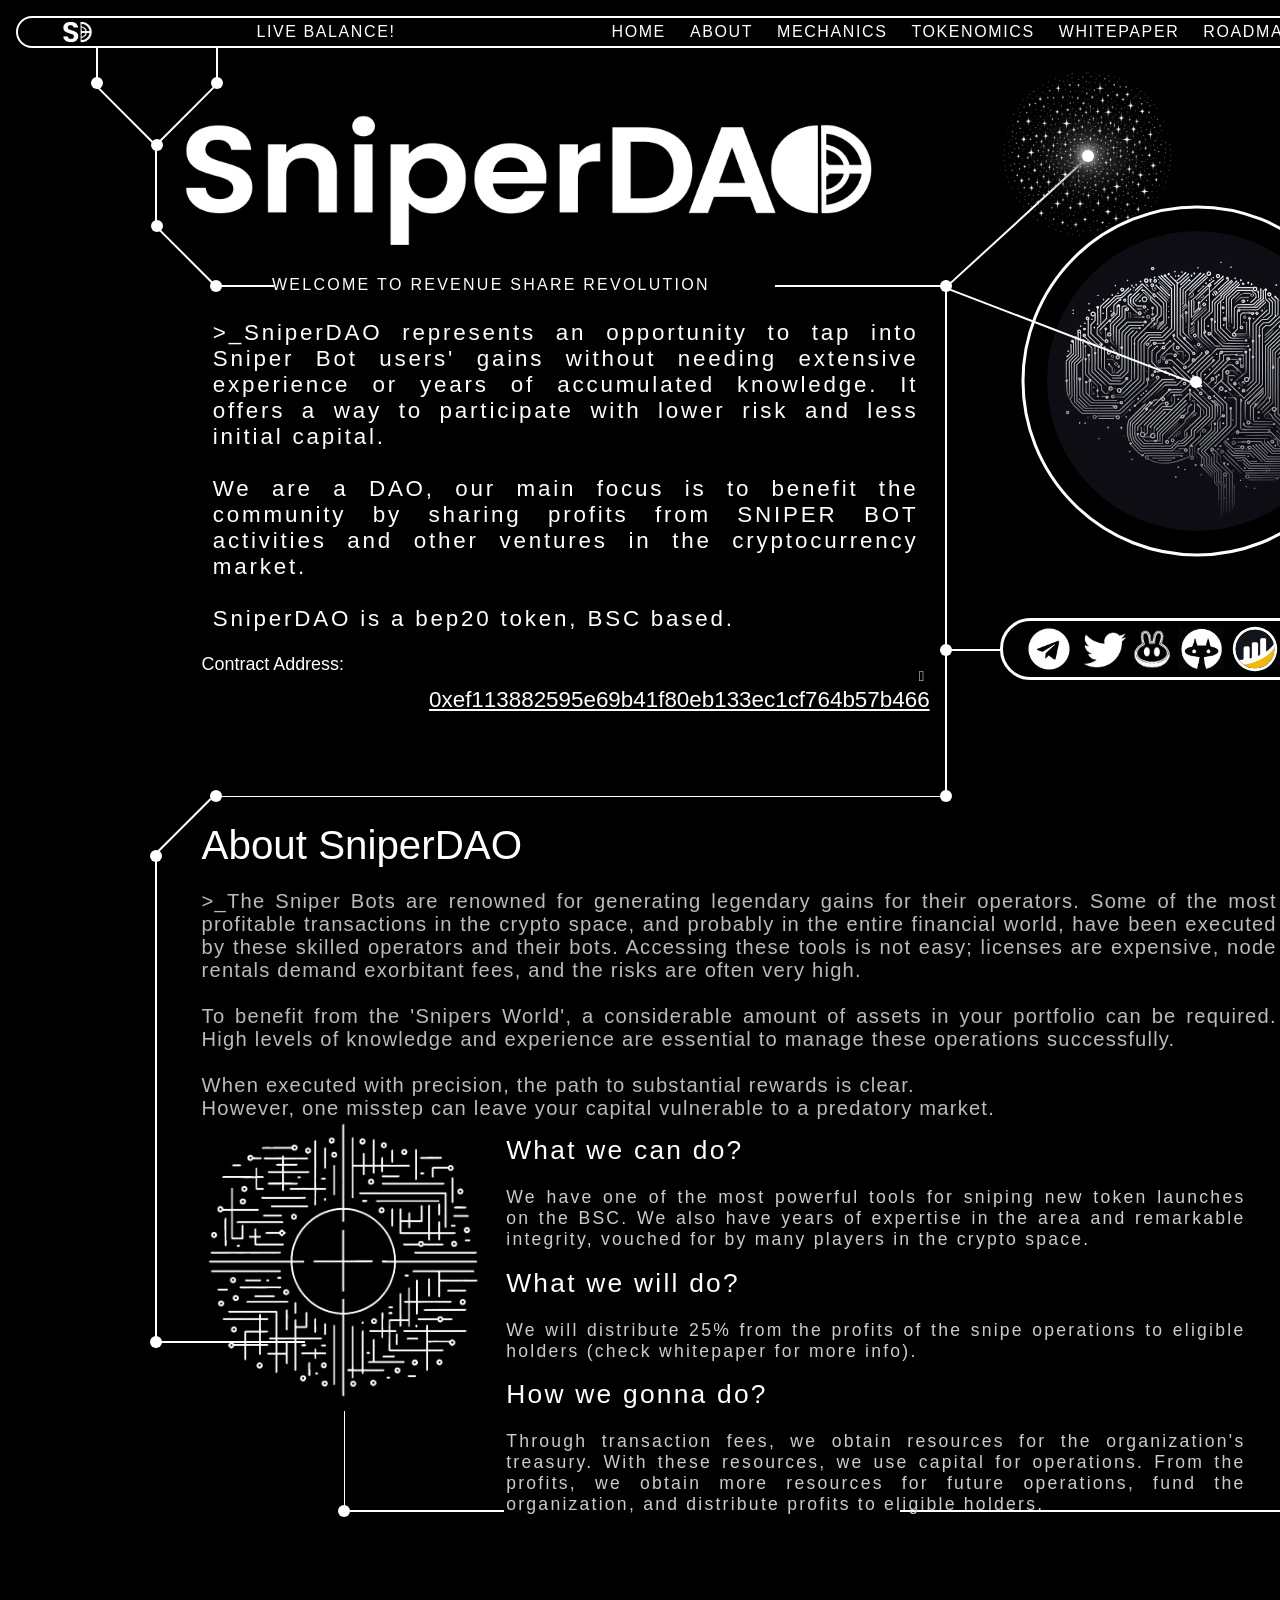
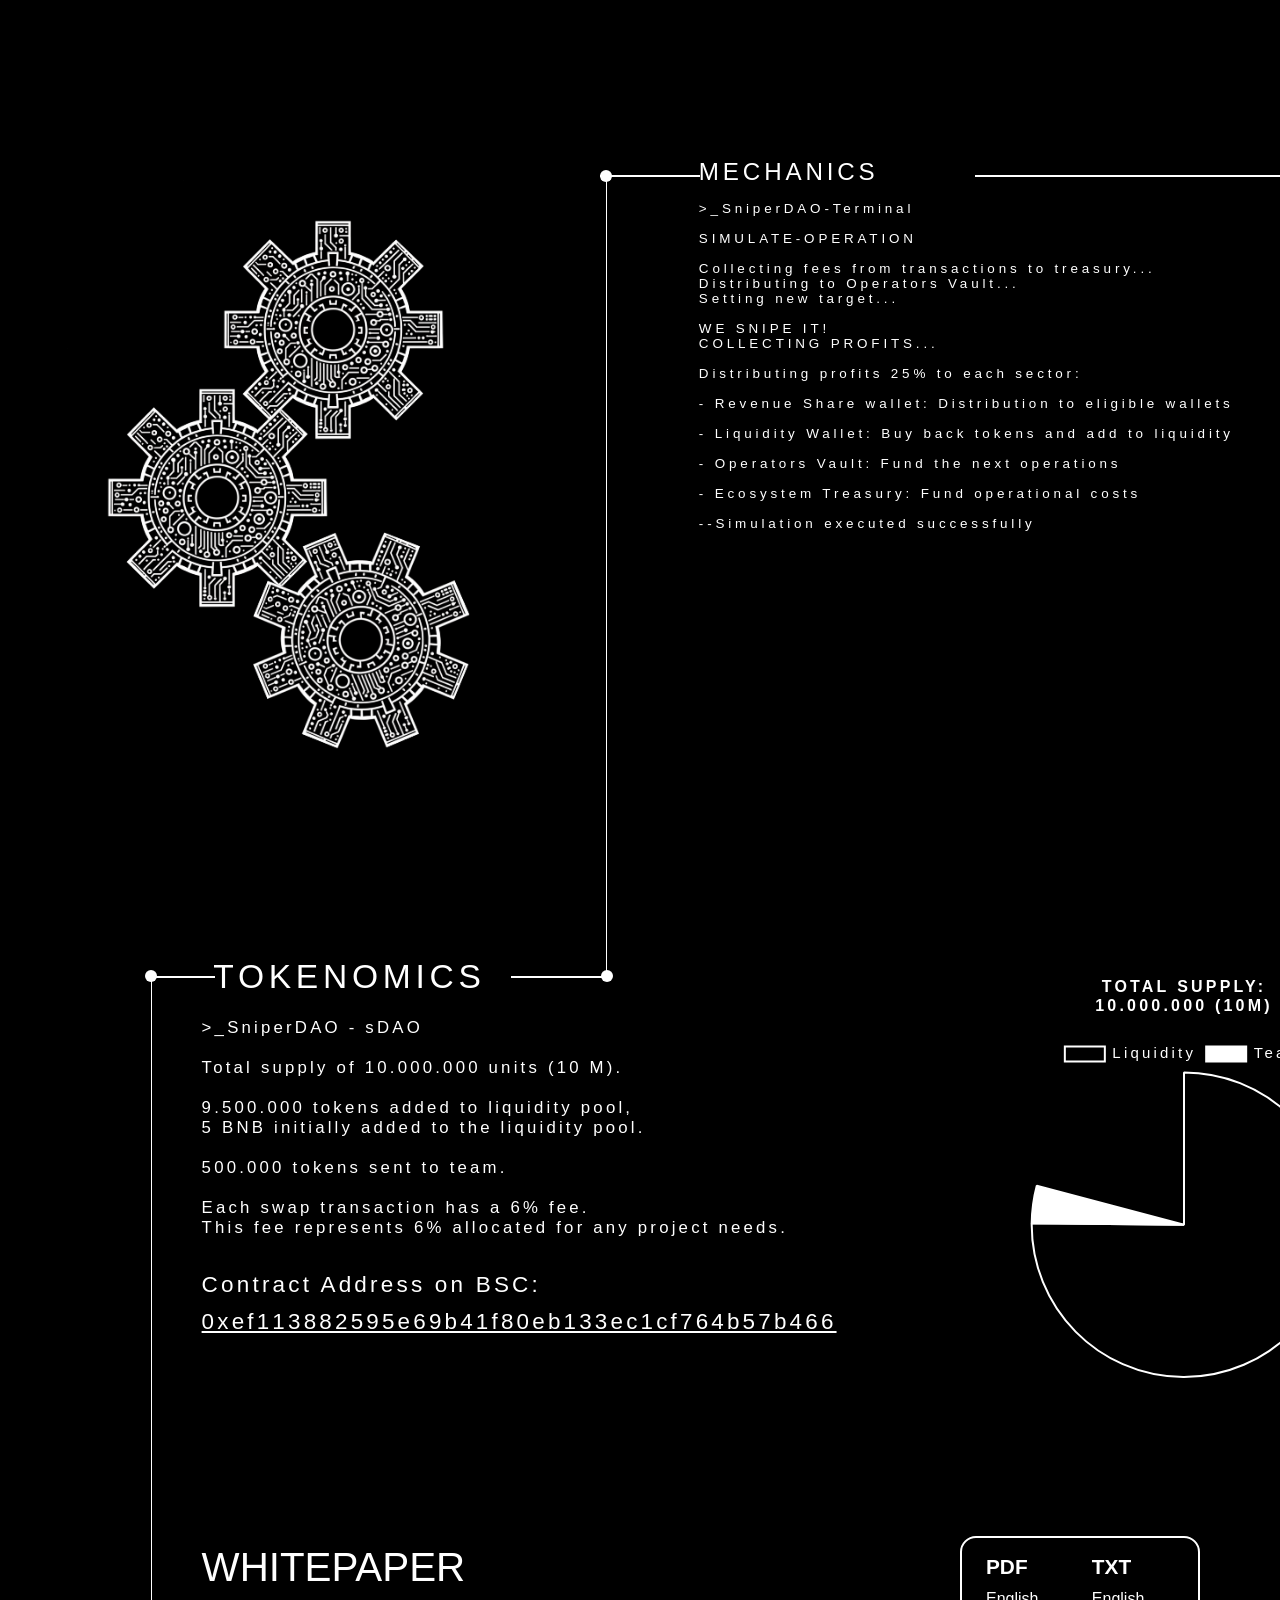
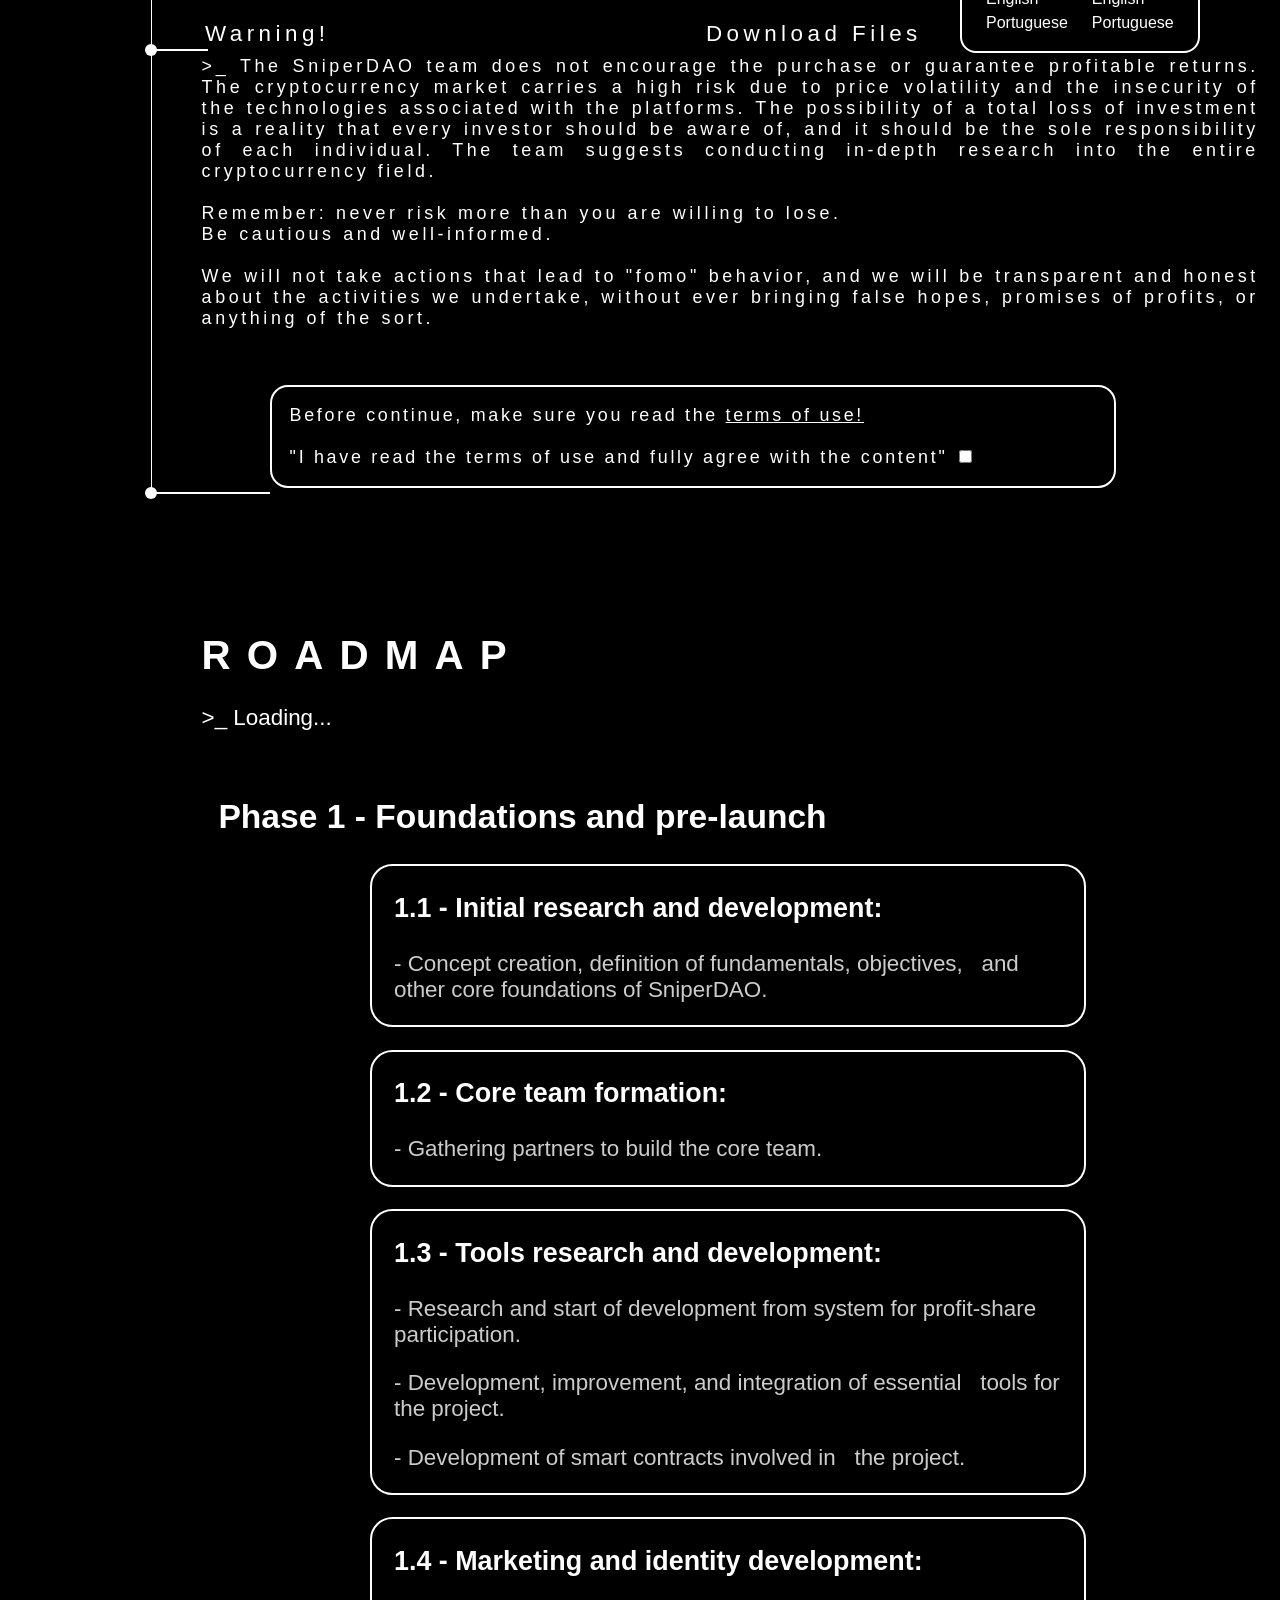
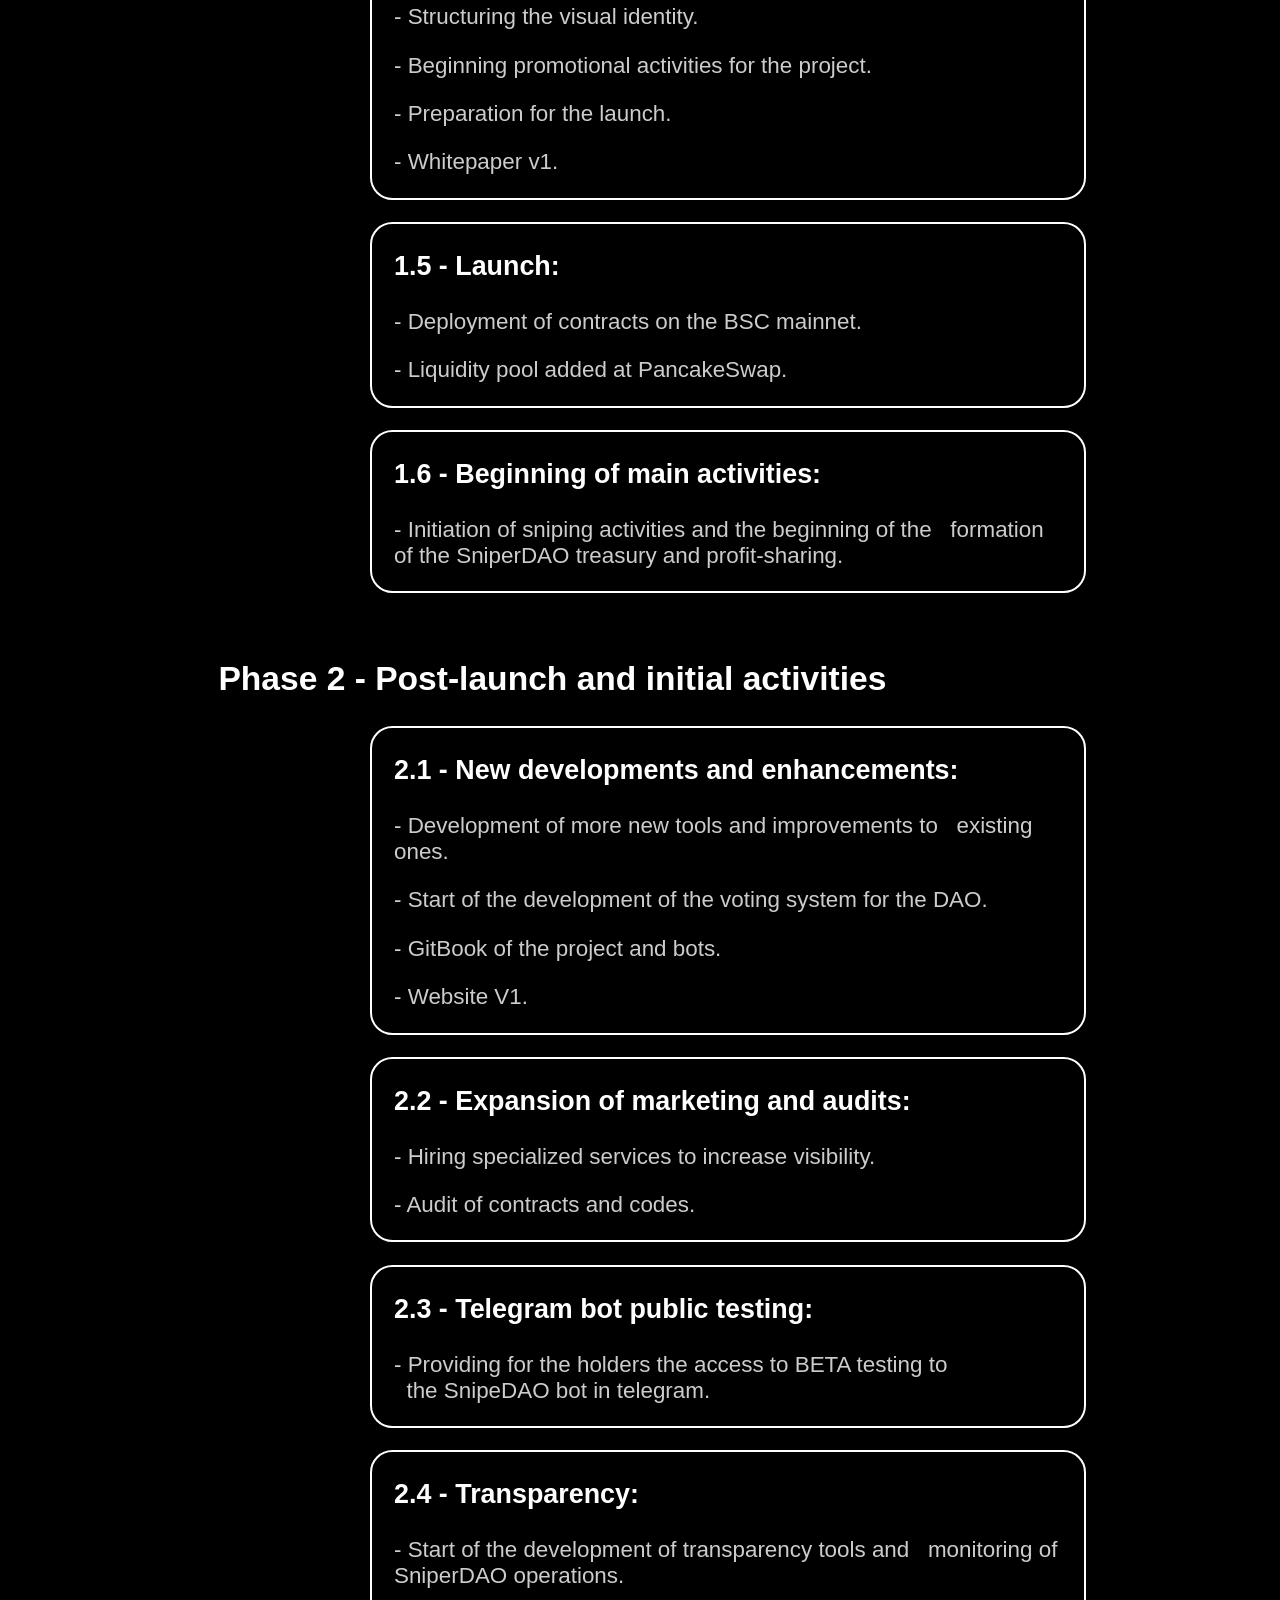
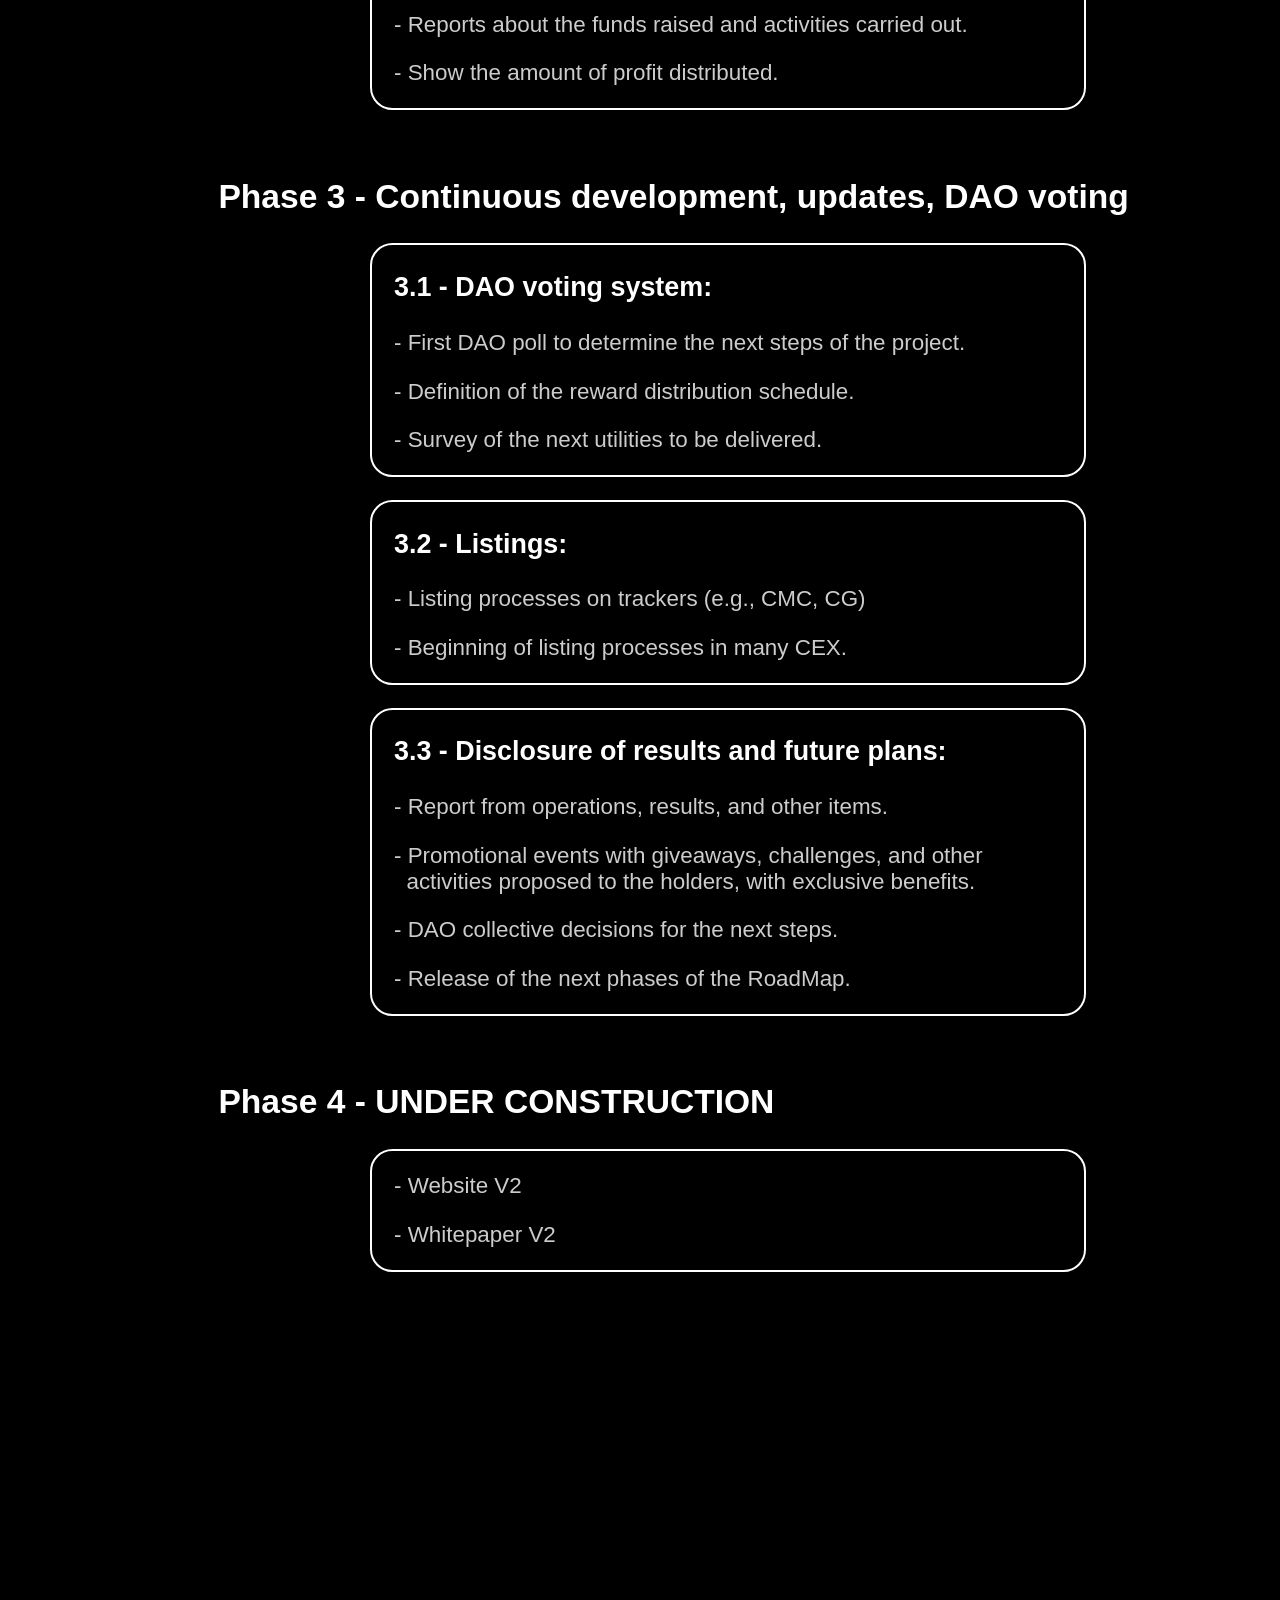
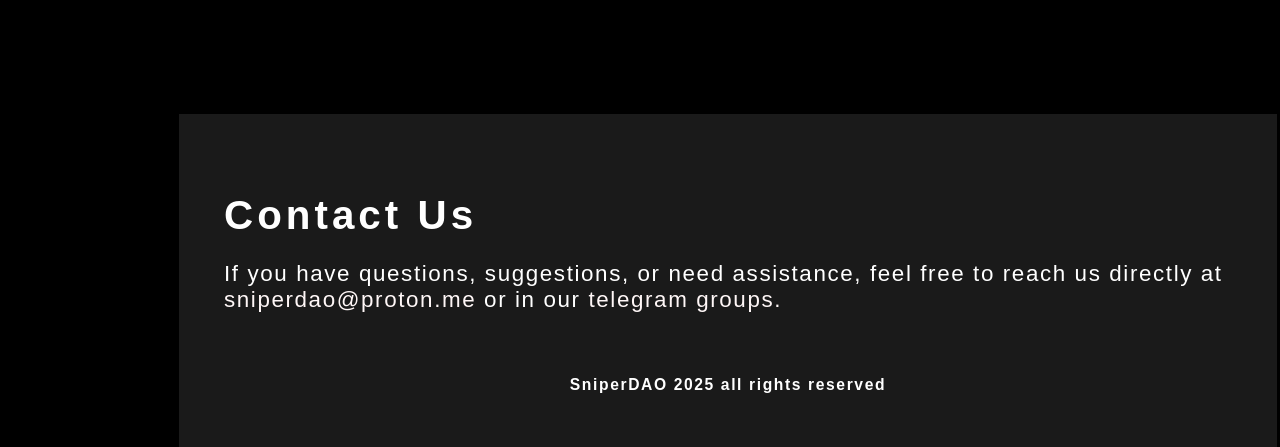
==== commit ac4a078a: "Claude alterações e correçõs do código do CkSelva" ====
--- a/SniperDAO.html
+++ b/SniperDAO.html
@@ -1,6 +1,6 @@
 <!DOCTYPE html>
 <!-- saved from url=(0021)https://sniperdao.io/ -->
-<html lang="pt-br"><input type="hidden" id="__yoroi_connector_api_injected_type" value="prod"><head><meta http-equiv="Content-Type" content="text/html; charset=UTF-8">
+<html lang="pt-br"><head><meta http-equiv="Content-Type" content="text/html; charset=UTF-8">
     
     <meta name="viewport" content="width=device-width, initial-scale=1">
     <title>
@@ -15,20 +15,20 @@
     <link rel="stylesheet" href="./SniperDAO_files/socials.css">
     <link rel="stylesheet" href="./SniperDAO_files/mobilemediaqueries.css">
 
-    <script src="./SniperDAO_files/chart.js.baixados"></script><script src="chrome-extension://idnnbdplmphpflfnlkomgpfbpcgelopg/inpage.js" id="xverse-wallet-provider" data-is-priority="true"></script>
-    <script src="./SniperDAO_files/web3.min.js.baixados"></script>
+    <script src="./SniperDAO_files/chart.js"></script>
+    <script src="./SniperDAO_files/web3.min.js"></script>
 </head>
 
 <body>
     <header class="navbar">
         <nav>
-            <a class="nav-logo" href="https://sniperdao.io/">
+            <a class="nav-logo" href="./">
                 <img src="./SniperDAO_files/logo.png" alt="Logo Sniper DAO">
             </a>
             <div class="navbox-mobile">
-                <span class="blink"><a href="https://sniperdao.io/#" id="openLiveBalanceMobile">LIVE<br>BALANCE!</a></span>
-                <span class="blink"><a href="https://sniperdao.io/#" id="openLiveBalance">LIVE BALANCE!</a></span>
-                <a class="navbar-mobile-logo" href="https://sniperdao.io/" id="mobile-nav-logo">
+                <span class="blink"><a href="#" id="openLiveBalanceMobile">LIVE<br>BALANCE!</a></span>
+                <span class="blink"><a href="#" id="openLiveBalance">LIVE BALANCE!</a></span>
+                <a class="navbar-mobile-logo" href="./" id="mobile-nav-logo">
                     <img src="./SniperDAO_files/logotag.png" alt="Logo-Sniper-DAO-tag">
                 </a>
                 <button class="hamburger" id="hamburger-menu" onclick="toggleNavbarMenu()">
@@ -36,23 +36,23 @@
                 </button>
                 <!-- Links da Navbar -->
                 <ul class="nav-list">
-                    <li><a href="https://sniperdao.io/#main-logo" data-offset="100">HOME</a></li>
-                    <li><a href="https://sniperdao.io/#about" data-offset="40">ABOUT</a></li>
-                    <li><a href="https://sniperdao.io/#mechanics" data-offset="85">MECHANICS</a></li>
-                    <li><a href="https://sniperdao.io/#tokenomics" data-offset="130">TOKENOMICS</a></li>
-                    <li><a href="https://sniperdao.io/#whitepaper" data-offset="80">WHITEPAPER</a></li>
-                    <li><a href="https://sniperdao.io/#roadmap" data-offset="80">ROADMAP</a></li>
-                    <li><a href="https://sniperdao.io/#contact" data-offset="160">CONTACT</a></li>
+                    <li><a href="#main-logo" data-offset="100">HOME</a></li>
+                    <li><a href="#about" data-offset="40">ABOUT</a></li>
+                    <li><a href="#mechanics" data-offset="85">MECHANICS</a></li>
+                    <li><a href="#tokenomics" data-offset="130">TOKENOMICS</a></li>
+                    <li><a href="#whitepaper" data-offset="80">WHITEPAPER</a></li>
+                    <li><a href="#roadmap" data-offset="80">ROADMAP</a></li>
+                    <li><a href="#contact" data-offset="160">CONTACT</a></li>
                 </ul>
                 <!-- Conteúdo do Menu Hambúrguer -->
                 <div class="hamburger-menu-content">
-                    <a href="https://sniperdao.io/#mobile-home" data-offset="100">HOME</a>
-                    <a href="https://sniperdao.io/#about-mobile" data-offset="0">ABOUT</a>
-                    <a href="https://sniperdao.io/#mechanics" data-offset="50">MECHANICS</a>
-                    <a href="https://sniperdao.io/#mobile-tokenomics" data-offset="60">TOKENOMICS</a>
-                    <a href="https://sniperdao.io/#whitepaper" data-offset="28">WHITEPAPER</a>
-                    <a href="https://sniperdao.io/#roadmap" data-offset="50">ROADMAP</a>
-                    <a href="https://sniperdao.io/#contact" data-offset="28">CONTACT</a>
+                    <a href="#mobile-home" data-offset="100">HOME</a>
+                    <a href="#about-mobile" data-offset="0">ABOUT</a>
+                    <a href="#mechanics" data-offset="50">MECHANICS</a>
+                    <a href="#mobile-tokenomics" data-offset="60">TOKENOMICS</a>
+                    <a href="#whitepaper" data-offset="28">WHITEPAPER</a>
+                    <a href="#roadmap" data-offset="50">ROADMAP</a>
+                    <a href="#contact" data-offset="28">CONTACT</a>
                 </div>
 
                 <div id="live-balance-panel">
@@ -179,7 +179,7 @@
         </div>
         <!-- section da Home -->
         <section class="mobile-home" id="mobile-home">
-            <a class="sd-logo">
+            <a class="sd-logo" href="./">
                 <img src="./SniperDAO_files/logo.png">
             </a>
             <div class="mobile-logo-text">
@@ -232,11 +232,10 @@
                 </a>
             </div>
         </section>
-        <!-- home desktop-->
-        <!-- home desktop -->
+        <!-- Home section - desktop -->
         <section class="home">
             <img src="./SniperDAO_files/logotag.png" alt="Logotag" class="main-logo" id="main-logo">
-            <a class="sd-logo">
+            <a class="sd-logo" href="./">
                 <img src="./SniperDAO_files/logo.png" alt="Logosd">
             </a>
             <div class="logo-text">
@@ -290,8 +289,6 @@
                 </div>
             </div>
         </section>
-        <!-- Sessão about -->
-        <!-- Sessão about -->
         <!-- Sessão about -->
         <section class="about" id="about-mobile">
             <div class="box" id="about-text">
@@ -354,8 +351,6 @@
             </div>
         </section>
         <!-- Sessão mechanics -->
-        <!-- Sessão mechanics -->
-        <!-- Sessão mechanics -->
 
         <section class="mechanics" id="mechanics">
             <div class="mechanics-container">
@@ -383,8 +378,6 @@
         </section>
 
         <!-- Sessão mechanics mobile-->
-        <!-- Sessão mechanics mobile-->
-        <!-- Sessão mechanics mobile-->
 
         <section class="mobile-mechanics" id="mobile-mechanics">
             <div class="mobile-mechanics-text">
@@ -405,15 +398,13 @@
                 <span class="end">--Simulation executed <span class="blink">successfully</span><br></span>
             </div>
             <div class="mobile-mechanics-img">
-                <img src="./SniperDAO_files/gear.png" alt="img02" class="mob-img02" id="img02">
-                <img src="./SniperDAO_files/gear.png" alt="img03" class="mob-img03" id="img03">
-                <img src="./SniperDAO_files/gear.png" alt="img04" class="mob-img04" id="img04">
-            </div>
-
-        </section>
-
-        <!-- Sessão tokenomics desktop -->
-        <!-- Sessão tokenomics desktop -->
+                <img src="./SniperDAO_files/gear.png" alt="gear" class="mob-img02" id="mob-img02">
+                <img src="./SniperDAO_files/gear.png" alt="gear" class="mob-img03" id="mob-img03">
+                <img src="./SniperDAO_files/gear.png" alt="gear" class="mob-img04" id="mob-img04">
+            </div>
+
+        </section>
+
         <!-- Sessão tokenomics desktop -->
         <section class="tokenomics" id="tokenomics">
             <div class="box">
@@ -506,8 +497,6 @@
         </section>
 
         <!-- Sessão whitepaper -->
-        <!-- Sessão whitepaper -->
-        <!-- Sessão whitepaper -->
         <section class="whitepaper-section" id="whitepaper">
             <div class="download-box">
                 <div id="hamburger-downloadwp" class="hamburger-downloadwp active">
@@ -715,9 +704,7 @@
                 </div>
             </div>
         </section>
-        <!--  roadSessãomap -->
-        <!--  roadSessãomap -->
-        <!--  roadSessãomap -->
+        <!-- Roadmap -->
         <section class="roadmap-section" id="roadmap">
             <div class="box-wp">
                 <div class="roadmap-page">
@@ -839,16 +826,8 @@
 
         </section>
     </main>
-    <!-- Popup de Termos de Uso -->
-    <div id="termsOfUsePopup" class="popup-overlay" style="display:none;">
-        <div class="popup-content">
-            <h2>Terms of Use</h2>
-            <iframe src="./SniperDAO_files/termsofuse.html" style="width:100%; height:300px;"></iframe>
-            <button onclick="closeTermsOfUsePopup();">Close</button>
-        </div>
-    </div>
-    <script src="./SniperDAO_files/script.js.baixados"></script>
-    <script src="./SniperDAO_files/live_balance.js.baixados"></script>
+    <script src="./SniperDAO_files/script.js"></script>
+    <script src="./SniperDAO_files/live_balance.js"></script>
     
 
 
--- a/SniperDAO_files/main.css
+++ b/SniperDAO_files/main.css
@@ -1,5 +1,4 @@
-/* General setigns*/
-/* General setigns*/
+/* General settings */
 html,
 body,
 ul {
@@ -17,10 +16,8 @@
     /* Para Firefox */
 }
 
-/* Fim de general setigns*/
-/*Cabeçalho// Navbar - Desktop */
-/*Cabeçalho// Navbar - Desktop */
-/*Cabeçalho// Navbar - Desktop */
+/* End of general settings */
+/* Navbar - Desktop */
 nav {
     position: fixed;
     z-index: 10;
@@ -107,7 +104,7 @@
     right: 10em;
 }
 
-/* Fim do cabeçallho // Navbar  - Desktop */
+/* End of Navbar - Desktop */
 
 /*começamos a definir aqui o conteudo do main, saimos do cabeçalho*/
 /*bloco main*/
@@ -220,7 +217,7 @@
 
 .real-ca-desktop-home {
     position: static;
-    margin-right: em;
+    margin-right: 0;
     margin-top: -1.5em;
     text-align: right;
     font-size: 0.75em;
@@ -374,10 +371,8 @@
 .about-text-text {
     padding: 0em 0em;
     margin-top: -1.27em;
-    letter-spacing: 0.125em;
     text-align: justify;
     display: inline-block;
-    font-size: 0.79em;
     color: #bbb;
     letter-spacing: 0.06em;
     font-size: 0.9em;
@@ -390,7 +385,6 @@
 
 /*div dos boxes com o what how and where*/
 .boxes-about {
-    display: flex;
     justify-content: space-between;
     position: relative;
     top: 5em;
@@ -929,9 +923,7 @@
     color: #333;
 }
 
-/*Estilos da sessão roadmap*/
-/*Estilos da sessão roadmap*/
-/*Estilos da sessão roadmap*/
+/* Roadmap section styles */
 .roadmap-section {
     position: static;
     height: 269em;
@@ -975,9 +967,7 @@
     left: 7.5em;
 }
 
-/* Estilos da Sessão de Contato */
-/* Estilos da Sessão de Contato */
-/* Estilos da Sessão de Contato */
+/* Contact section styles */
 
 .contact {
     position: static;
@@ -1022,9 +1012,7 @@
     text-align: center;
 }
 
-/*LIVE BALANCE*/
-/*LIVE BALANCE*/
-/*LIVE BALANCE*/
+/* Live Balance */
 
 /* Estilização dos botões */
 .toggle-button {
--- a/SniperDAO_files/mobilemediaqueries.css
+++ b/SniperDAO_files/mobilemediaqueries.css
@@ -598,7 +598,7 @@
         border-radius: 5px;
         padding: 2vw;
         position: relative;
-        margin-top: -10v;
+        margin-top: -10vw;
         margin: 0 30vw;
         z-index: 9999;
         font-size: 4vw;
@@ -798,7 +798,6 @@
     }
 
     .full-whitepaper {
-        display: none;
         position: static;
         margin: 0;
         height: auto;
